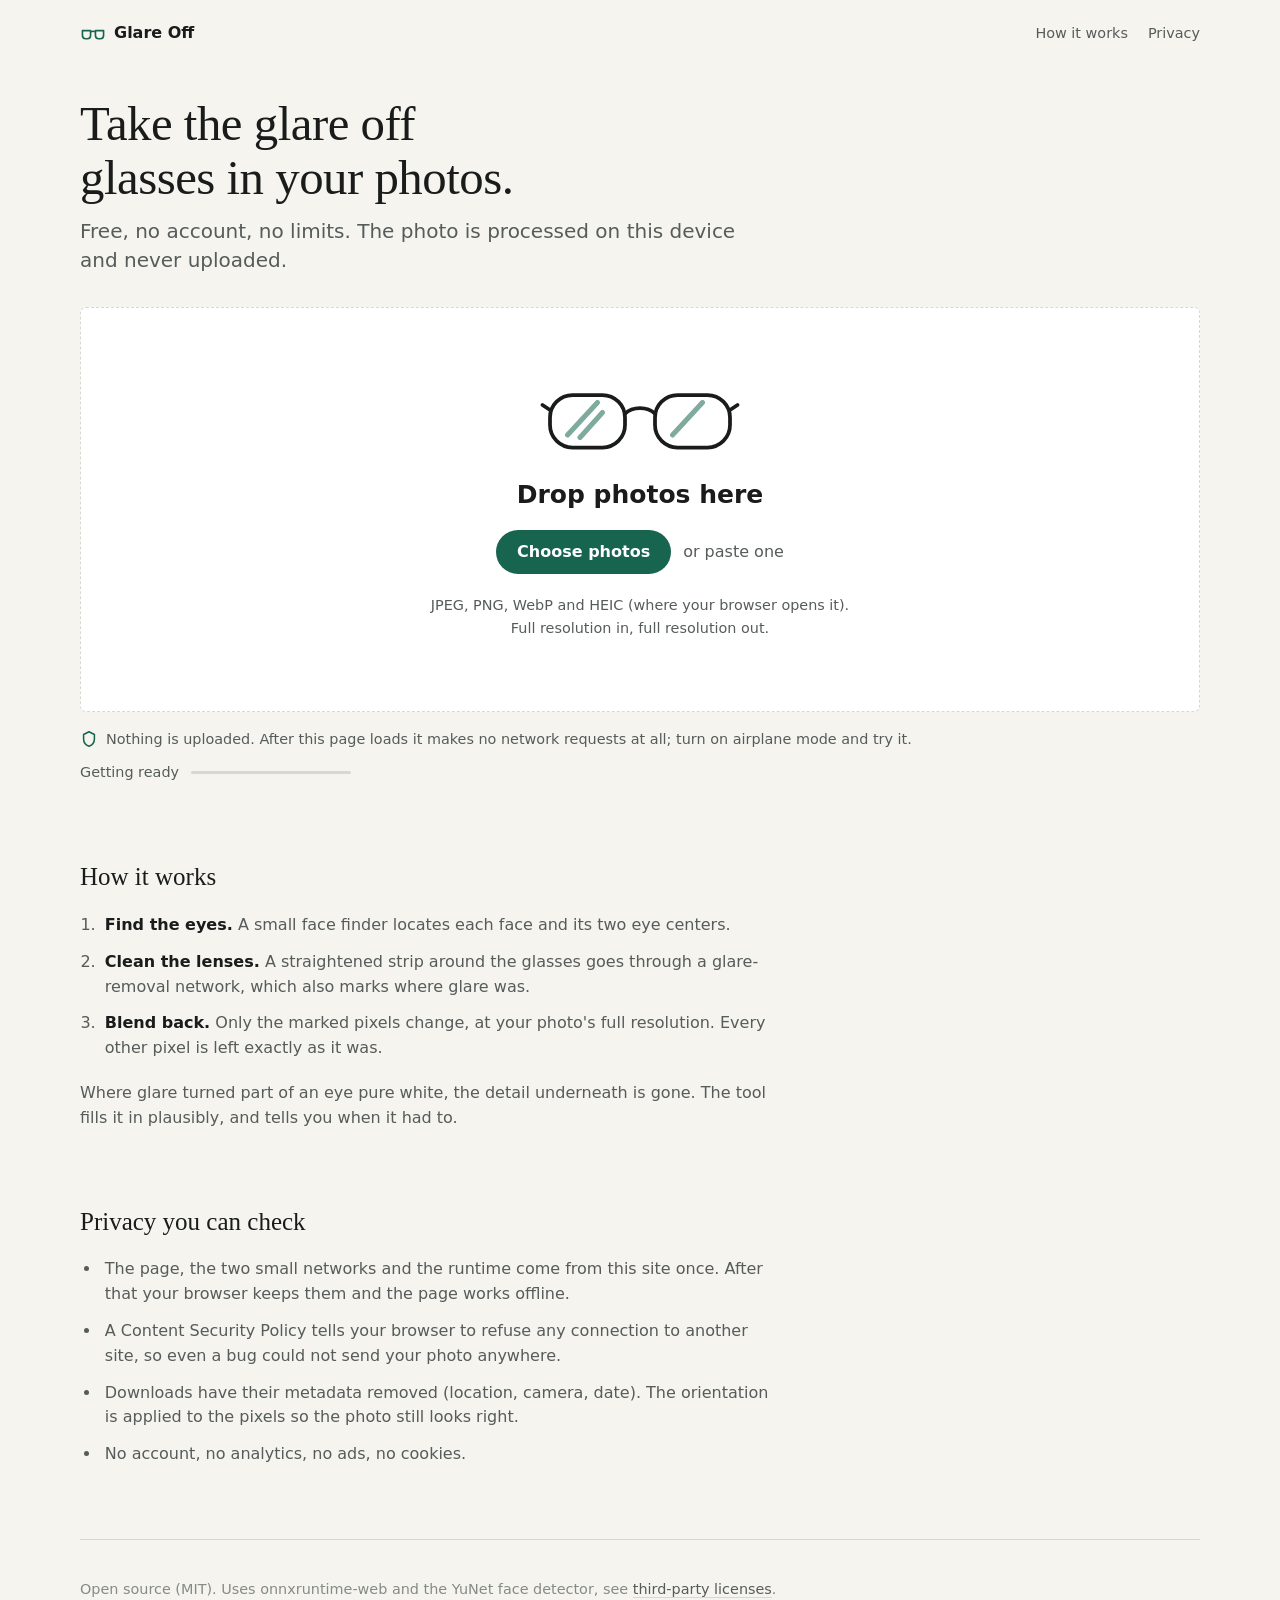
==== app/index.html @ e94d71de "Browser app, glare model + training + ONNX export, procedural glare synthesis (round 1)" ====
<!doctype html>
<html lang="en">
<head>
<meta charset="utf-8">
<meta name="viewport" content="width=device-width, initial-scale=1, viewport-fit=cover">
<meta name="color-scheme" content="light dark">
<!--
  Content-Security-Policy: deny by default, allow only this page's own origin.
  This is the technical guarantee behind "your photo never leaves this device": any code
  that tried to contact another origin would be blocked by the browser.
  - script-src 'self' 'wasm-unsafe-eval': our ES modules, the vendored onnxruntime-web
    modules, and compiling its WebAssembly.
  - worker-src 'self' blob:: the processing worker starts from a blob: bootstrap so this
    policy also governs it (js/pipeline/worker_client.js); onnxruntime's thread workers are 'self'.
  - connect-src 'self': fetch() of our own models and WASM. Nothing else, ever.
  - img-src 'self' blob: data:: our icons, and blob: URLs of the user's own photos.
  - manifest-src 'self': default-src 'none' would otherwise block the install manifest.
-->
<meta http-equiv="Content-Security-Policy" content="default-src 'none'; script-src 'self' 'wasm-unsafe-eval'; worker-src 'self' blob:; connect-src 'self'; img-src 'self' blob: data:; style-src 'self'; font-src 'self'; manifest-src 'self'; base-uri 'none'; form-action 'none'; object-src 'none'">
<meta name="referrer" content="no-referrer">
<title>Glare Off: remove glare from glasses in photos, privately</title>
<meta name="description" content="Remove reflections and glare from eyeglass lenses in your photos. Free and open source. Runs entirely in your browser; your photo is never uploaded.">
<meta name="theme-color" content="#f5f4ef" media="(prefers-color-scheme: light)">
<meta name="theme-color" content="#121514" media="(prefers-color-scheme: dark)">
<link rel="icon" href="icons/favicon.svg" type="image/svg+xml">
<link rel="icon" href="icons/favicon-32.png" type="image/png" sizes="32x32">
<link rel="apple-touch-icon" href="icons/apple-touch-icon.png">
<link rel="manifest" href="manifest.webmanifest">
<meta property="og:type" content="website">
<meta property="og:title" content="Glare Off">
<meta property="og:description" content="Remove glare from glasses in photos. Free, open source, and nothing is uploaded.">
<meta property="og:image" content="icons/preview.png">
<meta name="twitter:card" content="summary_large_image">
<link rel="stylesheet" href="styles/tokens.css">
<link rel="stylesheet" href="styles/page.css">
<link rel="stylesheet" href="styles/results.css">
<script type="module" src="js/main.js"></script>
</head>
<body>
<a class="skip-link" href="#drop-zone-button">Skip to choosing a photo</a>

<header class="site-header">
  <p class="wordmark"><svg class="wordmark-mark" viewBox="0 0 32 32" aria-hidden="true"><use href="#glasses-glyph"></use></svg><span id="app-name">Glare Off</span></p>
  <nav class="site-nav" aria-label="About">
    <a href="#how-it-works">How it works</a>
    <a href="#privacy">Privacy</a>
  </nav>
</header>

<main id="main">
  <section class="intake" id="intake" data-state="empty" aria-labelledby="intake-heading">
    <h1 class="intake-heading" id="intake-heading">Take the glare off glasses in your photos.</h1>
    <p class="intake-lede">Free, no account, no limits. The photo is processed on this device and never uploaded.</p>

    <div class="drop-zone" id="drop-zone">
      <svg class="drop-zone-glasses" viewBox="0 0 160 64" aria-hidden="true">
        <g class="glasses-frame">
          <rect x="8" y="12" width="60" height="42" rx="18"></rect>
          <rect x="92" y="12" width="60" height="42" rx="18"></rect>
          <path d="M68 27c6-6 18-6 24 0"></path>
          <path d="M8 24L2 20M152 24l6-4"></path>
        </g>
        <g class="glasses-glare">
          <path d="M22 44L46 18"></path>
          <path d="M32 46L50 26"></path>
          <path d="M106 44L130 18"></path>
        </g>
      </svg>
      <p class="drop-zone-title" id="drop-zone-title">Drop photos here</p>
      <p class="drop-zone-detail">
        <button type="button" class="button button-primary" id="drop-zone-button">Choose photos</button>
        <span class="drop-zone-or">or paste one</span>
      </p>
      <p class="drop-zone-formats">JPEG, PNG, WebP and HEIC (where your browser opens it). Full resolution in, full resolution out.</p>
      <!-- Slot for "Try a sample photo" once licensed samples exist; see app/CLAUDE.md. -->
      <div class="sample-slot" id="sample-slot" hidden></div>
      <input type="file" id="file-input" accept="image/*,.heic,.heif" multiple hidden>
    </div>

    <button type="button" class="add-more" id="add-more-button" hidden>
      <svg viewBox="0 0 20 20" aria-hidden="true"><path d="M10 4v12M4 10h12"></path></svg>
      Add photos <span class="add-more-hint">drop, paste or choose</span>
    </button>

    <p class="privacy-proof" id="privacy-proof">
      <svg viewBox="0 0 20 20" aria-hidden="true"><path d="M10 2l6 3v5c0 4-3 7-6 8-3-1-6-4-6-8V5z"></path></svg>
      <span>Nothing is uploaded. After this page loads it makes no network requests at all; turn on airplane mode and try it.</span>
    </p>

    <div class="engine-status" id="engine-status" role="status" aria-live="polite" data-tone="loading">
      <span class="engine-status-text" id="engine-status-text">Getting ready</span>
      <span class="engine-status-bar" aria-hidden="true"><span class="engine-status-fill" id="engine-status-fill"></span></span>
      <button type="button" class="button button-quiet" id="engine-retry-button" hidden>Try again</button>
    </div>
  </section>

  <section class="results" id="results" aria-label="Your photos" hidden>
    <div class="results-toolbar">
      <h2 class="results-heading" id="results-heading">Your photos</h2>
      <button type="button" class="button button-quiet" id="download-all-button" hidden>Download all</button>
    </div>
    <ol class="result-list" id="result-list"></ol>
  </section>

  <section class="explainer" id="how-it-works" aria-labelledby="how-heading">
    <h2 id="how-heading">How it works</h2>
    <ol class="steps">
      <li><strong>Find the eyes.</strong> A small face finder locates each face and its two eye centers.</li>
      <li><strong>Clean the lenses.</strong> A straightened strip around the glasses goes through a glare-removal network, which also marks where glare was.</li>
      <li><strong>Blend back.</strong> Only the marked pixels change, at your photo's full resolution. Every other pixel is left exactly as it was.</li>
    </ol>
    <p class="limit-note">Where glare turned part of an eye pure white, the detail underneath is gone. The tool fills it in plausibly, and tells you when it had to.</p>
  </section>

  <section class="explainer" id="privacy" aria-labelledby="privacy-heading">
    <h2 id="privacy-heading">Privacy you can check</h2>
    <ul class="facts">
      <li>The page, the two small networks and the runtime come from this site once. After that your browser keeps them and the page works offline.</li>
      <li>A Content Security Policy tells your browser to refuse any connection to another site, so even a bug could not send your photo anywhere.</li>
      <li>Downloads have their metadata removed (location, camera, date). The orientation is applied to the pixels so the photo still looks right.</li>
      <li>No account, no analytics, no ads, no cookies.</li>
    </ul>
  </section>
</main>

<footer class="site-footer">
  <p>Open source (MIT). Uses onnxruntime-web and the YuNet face detector, see <a href="THIRD_PARTY.md">third-party licenses</a>.</p>
</footer>

<div class="drag-overlay" id="drag-overlay" hidden><p>Drop to remove the glare</p></div>

<svg width="0" height="0" class="svg-defs" aria-hidden="true">
  <symbol id="glasses-glyph" viewBox="0 0 32 32"><path d="M3 13h10v6a4 4 0 01-4 4H7a4 4 0 01-4-4zM19 13h10v6a4 4 0 01-4 4h-2a4 4 0 01-4-4zM13 15c2-1.5 4-1.5 6 0" fill="none" stroke="currentColor" stroke-width="2" stroke-linejoin="round"></path></symbol>
</svg>

<template id="result-template">
  <li class="result" data-state="queued">
    <div class="result-head">
      <h3 class="result-name"></h3>
      <p class="result-meta"></p>
      <button type="button" class="button button-primary result-download" disabled>Download</button>
    </div>
    <div class="result-body">
      <div class="compare" data-ready="false">
        <canvas class="compare-before" aria-hidden="true"></canvas>
        <canvas class="compare-after" aria-hidden="true"></canvas>
        <span class="compare-label compare-label-before" aria-hidden="true">Before</span>
        <span class="compare-label compare-label-after" aria-hidden="true">After</span>
        <span class="compare-divider" aria-hidden="true"><span class="compare-lens"></span></span>
        <input class="compare-range" type="range" min="0" max="100" step="0.5" value="50" aria-label="Before and after: drag to compare">
        <p class="compare-working"><span class="compare-working-text">Waiting</span></p>
      </div>
      <div class="result-controls" hidden>
        <fieldset class="view-picker">
          <legend>Show</legend>
          <div class="view-options"></div>
        </fieldset>
        <label class="strength">
          <span class="strength-label">Strength <output class="strength-value">100%</output></span>
          <input class="strength-range" type="range" min="0" max="100" step="1" value="100">
        </label>
        <ul class="face-list"></ul>
      </div>
    </div>
    <p class="result-message" hidden></p>
  </li>
</template>
</body>
</html>
---- app/styles/tokens.css ----
/*
  Design tokens: the only place a color value appears. Light and dark are designed
  separately (app/CLAUDE.md, "Design direction").
  Accent = the green of an anti-reflective lens coating; it marks the one primary action,
  focus, progress and the compare lens. Nothing else is colored.
*/
:root {
  color-scheme: light dark;
  --bg: #f5f4ef;
  --surface: #ffffff;
  --surface-sunken: #ebeae3;
  --ink: #191c1b;
  --ink-soft: #565c59;
  --ink-faint: #858b87;
  --rule: #d8d8cf;
  --accent: #17654f;
  --accent-soft: #d9ebe3;
  --on-accent: #ffffff;
  --warn: #8a5300;
  --warn-soft: #f6ead6;
  --bad: #a3271d;
  --photo-matte: #e2e1d9;
  --scrim: rgb(25 28 27 / 0.72);

  --font-body: -apple-system, BlinkMacSystemFont, system-ui, "Segoe UI", Roboto, "Helvetica Neue", sans-serif;
  --font-display: ui-serif, "New York", "Iowan Old Style", Charter, Georgia, serif;
  --font-mono: ui-monospace, "SF Mono", Menlo, Consolas, monospace;

  /* Modular scale, ratio 1.25 from 16px. */
  --t-xs: 0.8rem;
  --t-sm: 0.9rem;
  --t-md: 1rem;
  --t-lg: 1.25rem;
  --t-xl: 1.5625rem;
  --t-xxl: clamp(1.95rem, 1.2rem + 3vw, 3.05rem);

  --s1: 4px;
  --s2: 8px;
  --s3: 12px;
  --s4: 16px;
  --s5: 20px;
  --s6: 24px;
  --s7: 32px;
  --s8: 48px;
  --s9: 72px;

  --radius-photo: 6px;
  --radius-control: 999px;
  --page-width: 1120px;
  --fast: 150ms;
}

@media (prefers-color-scheme: dark) {
  :root {
    --bg: #121514;
    --surface: #1b1f1d;
    --surface-sunken: #0d0f0e;
    --ink: #e9ece9;
    --ink-soft: #a6ada9;
    --ink-faint: #737a76;
    --rule: #2c312f;
    --accent: #6cc9a9;
    --accent-soft: #1d3a31;
    --on-accent: #0b1310;
    --warn: #e6ae5c;
    --warn-soft: #3a2c16;
    --bad: #f0897f;
    --photo-matte: #0d0f0e;
    --scrim: rgb(5 7 6 / 0.78);
  }
}
---- app/styles/page.css ----
/* Page chrome: header, intake (drop zone, privacy line, engine status), explainers, footer. */

*,
*::before,
*::after {
  box-sizing: border-box;
}

[hidden] {
  display: none !important;
}

html {
  -webkit-text-size-adjust: 100%;
}

body {
  margin: 0;
  background: var(--bg);
  color: var(--ink);
  font-family: var(--font-body);
  font-size: var(--t-md);
  line-height: 1.55;
}

a {
  color: var(--ink);
  text-decoration-color: var(--rule);
  text-underline-offset: 3px;
}

a:hover {
  text-decoration-color: var(--ink-soft);
}

:focus-visible {
  outline: 2px solid var(--accent);
  outline-offset: 3px;
}

.skip-link {
  position: absolute;
  left: var(--s4);
  top: -48px;
  padding: var(--s2) var(--s3);
  background: var(--surface);
  z-index: 10;
}

.skip-link:focus {
  top: var(--s3);
}

.svg-defs {
  position: absolute;
}

/* Header: deliberately small; the drop target and the photo are the payload. */
.site-header,
main,
.site-footer {
  width: min(100% - 2 * var(--s5), var(--page-width));
  margin-inline: auto;
}

.site-header {
  display: flex;
  align-items: center;
  justify-content: space-between;
  gap: var(--s4);
  padding-block: var(--s5);
}

.wordmark {
  display: flex;
  align-items: center;
  gap: var(--s2);
  margin: 0;
  font-weight: 600;
  font-size: var(--t-md);
}

.wordmark-mark {
  width: 26px;
  height: 26px;
  color: var(--accent);
}

.site-nav {
  display: flex;
  gap: var(--s5);
  font-size: var(--t-sm);
}

.site-nav a {
  color: var(--ink-soft);
  text-decoration: none;
}

.site-nav a:hover {
  color: var(--ink);
}

/* Intake. */
.intake {
  padding-top: var(--s7);
}

.intake-heading {
  max-width: 18ch;
  margin: 0 0 var(--s3);
  font-family: var(--font-display);
  font-weight: 500;
  font-size: var(--t-xxl);
  line-height: 1.1;
  letter-spacing: -0.01em;
  text-wrap: balance;
}

.intake-lede {
  max-width: 52ch;
  margin: 0 0 var(--s7);
  color: var(--ink-soft);
  font-size: var(--t-lg);
  line-height: 1.45;
}

.drop-zone {
  display: grid;
  justify-items: center;
  gap: var(--s3);
  padding: clamp(var(--s7), 7vw, var(--s9)) var(--s5);
  background: var(--surface);
  border: 1.5px dashed var(--rule);
  border-radius: var(--radius-photo);
  text-align: center;
  cursor: pointer;
  transition: border-color var(--fast) ease, background-color var(--fast) ease;
}

.drop-zone:hover,
.drop-zone[data-drag="over"] {
  border-color: var(--accent);
}

.drop-zone-glasses {
  width: min(200px, 52vw);
  height: auto;
  margin-bottom: var(--s2);
}

.glasses-frame {
  fill: none;
  stroke: var(--ink);
  stroke-width: 3;
  stroke-linecap: round;
  stroke-linejoin: round;
}

.glasses-glare {
  fill: none;
  stroke: var(--accent);
  stroke-width: 4;
  stroke-linecap: round;
  opacity: 0.55;
}

.drop-zone-title {
  margin: 0;
  font-size: var(--t-xl);
  font-weight: 600;
  line-height: 1.2;
}

.drop-zone-detail {
  display: flex;
  flex-wrap: wrap;
  align-items: center;
  justify-content: center;
  gap: var(--s3);
  margin: var(--s2) 0 0;
}

.drop-zone-or {
  color: var(--ink-soft);
}

.drop-zone-formats {
  max-width: 46ch;
  margin: var(--s2) 0 0;
  color: var(--ink-soft);
  font-size: var(--t-sm);
}

/* Collapsed intake once photos are in: a slim bar, so the results become the payload. */
.intake[data-state="has-photos"] .intake-heading,
.intake[data-state="has-photos"] .intake-lede,
.intake[data-state="has-photos"] .drop-zone {
  display: none;
}

.intake[data-state="has-photos"] {
  padding-top: var(--s2);
}

/* With photos in, the status line only speaks up while loading or on error. */
.intake[data-state="has-photos"] .engine-status[data-tone="ready"] {
  display: none;
}

.intake[data-state="has-photos"] .add-more {
  padding-block: var(--s3);
}

.add-more {
  display: flex;
  align-items: center;
  gap: var(--s2);
  width: 100%;
  padding: var(--s4) var(--s5);
  background: var(--surface);
  border: 1.5px dashed var(--rule);
  border-radius: var(--radius-photo);
  color: var(--ink);
  font: inherit;
  font-weight: 600;
  text-align: left;
  cursor: pointer;
  transition: border-color var(--fast) ease;
}

.add-more:hover,
.add-more[data-drag="over"] {
  border-color: var(--accent);
}

.add-more svg {
  width: 20px;
  height: 20px;
  fill: none;
  stroke: var(--accent);
  stroke-width: 2;
  stroke-linecap: round;
}

.add-more-hint {
  color: var(--ink-soft);
  font-weight: 400;
}

.privacy-proof {
  display: flex;
  align-items: flex-start;
  gap: var(--s2);
  margin: var(--s4) 0 0;
  color: var(--ink-soft);
  font-size: var(--t-sm);
}

.privacy-proof svg {
  flex: none;
  width: 18px;
  height: 18px;
  margin-top: 2px;
  fill: none;
  stroke: var(--accent);
  stroke-width: 1.7;
  stroke-linejoin: round;
}

/* Engine status: one quiet line; a determinate bar while the runtime and networks download. */
.engine-status {
  display: flex;
  flex-wrap: wrap;
  align-items: center;
  gap: var(--s2) var(--s3);
  min-height: 28px;
  margin-top: var(--s2);
  color: var(--ink-soft);
  font-size: var(--t-sm);
  font-variant-numeric: tabular-nums;
}

.engine-status-bar {
  position: relative;
  flex: 0 1 160px;
  height: 3px;
  overflow: hidden;
  background: var(--rule);
  border-radius: 2px;
}

.engine-status-fill {
  position: absolute;
  inset: 0 auto 0 0;
  width: 0%;
  background: var(--accent);
  transition: width var(--fast) linear;
}

.engine-status[data-tone="ready"] .engine-status-bar,
.engine-status[data-tone="error"] .engine-status-bar {
  display: none;
}

.engine-status[data-tone="error"] .engine-status-text {
  color: var(--bad);
}

.engine-status[data-tone="ready"] {
  opacity: 0.85;
}

/* Buttons. */
.button {
  display: inline-flex;
  align-items: center;
  justify-content: center;
  gap: var(--s2);
  min-height: 44px;
  padding: 0 var(--s5);
  border: 1.5px solid transparent;
  border-radius: var(--radius-control);
  font: inherit;
  font-weight: 600;
  cursor: pointer;
  transition: background-color var(--fast) ease, border-color var(--fast) ease, color var(--fast) ease;
}

.button-primary {
  background: var(--accent);
  color: var(--on-accent);
}

.button-primary:hover {
  background: color-mix(in srgb, var(--accent) 86%, var(--ink));
}

.button-primary:disabled {
  background: var(--surface-sunken);
  color: var(--ink-faint);
  cursor: default;
}

.button-quiet {
  background: transparent;
  border-color: var(--rule);
  color: var(--ink);
}

.button-quiet:hover {
  border-color: var(--ink-soft);
}

/* Explainers and footer. */
.explainer {
  max-width: 68ch;
  margin-top: var(--s9);
}

.explainer h2 {
  margin: 0 0 var(--s4);
  font-family: var(--font-display);
  font-weight: 500;
  font-size: var(--t-xl);
}

.steps,
.facts {
  margin: 0;
  padding-left: 1.3em;
  color: var(--ink-soft);
}

.steps li,
.facts li {
  margin-bottom: var(--s3);
  padding-left: var(--s1);
}

.steps strong {
  color: var(--ink);
}

.limit-note {
  margin: var(--s5) 0 0;
  color: var(--ink-soft);
}

.site-footer {
  margin-top: var(--s9);
  padding-block: var(--s6) var(--s8);
  border-top: 1px solid var(--rule);
  color: var(--ink-faint);
  font-size: var(--t-sm);
}

.site-footer a {
  color: var(--ink-soft);
}

.drag-overlay {
  position: fixed;
  inset: 0;
  z-index: 20;
  display: grid;
  place-items: center;
  background: var(--scrim);
  color: #ffffff;
  font-size: var(--t-xl);
  font-weight: 600;
  pointer-events: none;
}

.drag-overlay[hidden] {
  display: none;
}

@media (max-width: 560px) {
  .site-nav {
    gap: var(--s4);
  }

  .intake {
    padding-top: var(--s4);
  }

  .intake-lede {
    font-size: var(--t-md);
    margin-bottom: var(--s5);
  }

  .add-more-hint {
    display: none;
  }

  /* The photo is the payload on a phone; the Privacy section below still says this in full. */
  .intake[data-state="has-photos"] .privacy-proof {
    display: none;
  }
}

@media (prefers-reduced-motion: reduce) {
  *,
  *::before,
  *::after {
    transition-duration: 0.01ms !important;
    animation-duration: 0.01ms !important;
  }
}
---- app/styles/results.css ----
/* Results: one entry per photo. The compare view is the largest element; controls sit beside it
   on wide screens and below it on phones. */

.results {
  margin-top: var(--s7);
}

.results-toolbar {
  display: flex;
  align-items: center;
  justify-content: space-between;
  gap: var(--s4);
  margin-bottom: var(--s4);
}

.results-heading {
  margin: 0;
  font-size: var(--t-md);
  font-weight: 600;
  color: var(--ink-soft);
}

.result-list {
  display: grid;
  gap: var(--s8);
  margin: 0;
  padding: 0;
  list-style: none;
}

.result-head {
  display: grid;
  grid-template-columns: minmax(0, 1fr) auto;
  grid-template-areas:
    "name download"
    "meta download";
  align-items: center;
  column-gap: var(--s4);
  margin-bottom: var(--s3);
}

.result-name {
  grid-area: name;
  margin: 0;
  overflow: hidden;
  font-size: var(--t-lg);
  font-weight: 600;
  line-height: 1.3;
  text-overflow: ellipsis;
  white-space: nowrap;
}

.result-meta {
  grid-area: meta;
  margin: 0;
  color: var(--ink-soft);
  font-size: var(--t-sm);
  font-variant-numeric: tabular-nums;
}

.result-download {
  grid-area: download;
}

.result-body {
  display: grid;
  grid-template-columns: minmax(0, 1fr) 272px;
  gap: var(--s6);
  align-items: start;
}

.result[data-state="queued"] .result-body,
.result[data-state="working"] .result-body,
.result[data-state="no-face"] .result-body,
.result[data-state="error"] .result-body {
  grid-template-columns: minmax(0, 1fr);
}

/* Compare view. Before is the full canvas; After sits on top, clipped to the right of the lens. */
.compare {
  --split: 50%;
  position: relative;
  overflow: hidden;
  background: var(--photo-matte);
  border-radius: var(--radius-photo);
  /* Keep the photo's own aspect at any width, and never taller than the window allows. */
  aspect-ratio: var(--photo-aspect, 4 / 3);
  width: min(100%, calc(var(--compare-max-height) * var(--photo-aspect-number, 1.333)));
  --compare-max-height: 78vh;
  touch-action: pan-y;
}

.compare canvas {
  position: absolute;
  inset: 0;
  width: 100%;
  height: 100%;
}

.compare-after {
  clip-path: inset(0 0 0 var(--split));
}

.compare[data-ready="false"] .compare-after,
.compare[data-ready="false"] .compare-divider,
.compare[data-ready="false"] .compare-label,
.compare[data-ready="false"] .compare-range {
  display: none;
}

.compare-label {
  position: absolute;
  top: var(--s3);
  padding: 2px var(--s2);
  background: var(--scrim);
  border-radius: 3px;
  color: #ffffff;
  font-size: var(--t-xs);
  font-weight: 600;
  pointer-events: none;
}

.compare-label-before {
  left: var(--s3);
}

.compare-label-after {
  right: var(--s3);
}

.compare-divider {
  position: absolute;
  top: 0;
  bottom: 0;
  left: var(--split);
  width: 2px;
  margin-left: -1px;
  background: #ffffff;
  box-shadow: 0 0 0 0.5px rgb(0 0 0 / 0.35);
  pointer-events: none;
}

/* The signature: the handle is a lens you slide across the photo. */
.compare-lens {
  position: absolute;
  top: 50%;
  left: 50%;
  width: 46px;
  height: 46px;
  margin: -23px 0 0 -23px;
  border: 2px solid #ffffff;
  border-radius: 50%;
  background:
    linear-gradient(135deg, rgb(255 255 255 / 0.5) 0 18%, transparent 18% 100%),
    radial-gradient(circle at 50% 50%, rgb(255 255 255 / 0.08), rgb(255 255 255 / 0.02));
  box-shadow: 0 0 0 3px color-mix(in srgb, var(--accent) 75%, transparent), 0 2px 10px rgb(0 0 0 / 0.35);
}

.compare-range {
  position: absolute;
  inset: 0;
  width: 100%;
  height: 100%;
  margin: 0;
  opacity: 0;
  cursor: ew-resize;
}

.compare:has(.compare-range:focus-visible) .compare-lens {
  box-shadow: 0 0 0 3px var(--accent), 0 0 0 6px #ffffff;
}

.compare-working {
  position: absolute;
  inset: auto var(--s3) var(--s3) var(--s3);
  display: flex;
  justify-content: center;
  margin: 0;
  pointer-events: none;
}

.compare-working-text {
  padding: var(--s1) var(--s3);
  background: var(--scrim);
  border-radius: var(--radius-control);
  color: #ffffff;
  font-size: var(--t-sm);
}

.compare[data-ready="true"] .compare-working {
  display: none;
}

.result[data-state="working"] .compare::after {
  content: "";
  position: absolute;
  inset: 0 auto 0 0;
  width: 30%;
  background: linear-gradient(90deg, transparent, rgb(255 255 255 / 0.18), transparent);
  animation: scan 1.6s ease-in-out infinite;
  pointer-events: none;
}

@keyframes scan {
  from {
    transform: translateX(-100%);
  }
  to {
    transform: translateX(340%);
  }
}

/* Controls column. */
.result-controls {
  display: grid;
  gap: var(--s5);
  font-size: var(--t-sm);
}

.view-picker {
  margin: 0;
  padding: 0;
  border: 0;
}

.view-picker legend {
  margin-bottom: var(--s2);
  padding: 0;
  color: var(--ink-soft);
}

.view-options {
  display: flex;
  flex-wrap: wrap;
  gap: var(--s2);
}

.view-option {
  position: relative;
}

.view-option input {
  position: absolute;
  opacity: 0;
}

.view-option span {
  display: inline-flex;
  align-items: center;
  min-height: 36px;
  padding: 0 var(--s3);
  border: 1.5px solid var(--rule);
  border-radius: var(--radius-control);
  cursor: pointer;
  transition: border-color var(--fast) ease;
}

.view-option input:checked + span {
  border-color: var(--accent);
  background: var(--accent-soft);
  font-weight: 600;
}

.view-option input:focus-visible + span {
  outline: 2px solid var(--accent);
  outline-offset: 2px;
}

.strength {
  display: grid;
  gap: var(--s2);
}

.strength-label {
  display: flex;
  justify-content: space-between;
  color: var(--ink-soft);
}

.strength-value {
  color: var(--ink);
  font-variant-numeric: tabular-nums;
}

input[type="range"].strength-range {
  width: 100%;
  min-height: 32px;
  accent-color: var(--accent);
}

.face-list {
  display: grid;
  gap: var(--s3);
  margin: 0;
  padding: 0;
  list-style: none;
}

.face-item {
  display: grid;
  gap: var(--s1);
  padding-top: var(--s3);
  border-top: 1px solid var(--rule);
}

.face-item-row {
  display: flex;
  align-items: center;
  justify-content: space-between;
  gap: var(--s3);
}

.face-item-title {
  font-weight: 600;
}

.face-item-status {
  color: var(--ink-soft);
}

.face-toggle {
  display: inline-flex;
  align-items: center;
  gap: var(--s2);
  min-height: 32px;
  cursor: pointer;
}

.face-toggle input {
  width: 18px;
  height: 18px;
  accent-color: var(--accent);
}

.face-note {
  margin: var(--s1) 0 0;
  padding: var(--s2) var(--s3);
  background: var(--warn-soft);
  border-radius: 4px;
  color: var(--ink);
}

.result-message {
  margin: var(--s3) 0 0;
  color: var(--ink-soft);
}

.result[data-state="error"] .result-message {
  color: var(--bad);
}

@media (max-width: 860px) {
  .result-body {
    grid-template-columns: minmax(0, 1fr);
  }
}

@media (max-width: 560px) {
  .result-list {
    gap: var(--s7);
  }

  .result-head {
    grid-template-areas:
      "name name"
      "meta download";
  }

  .compare {
    --compare-max-height: 70vh;
  }
}

@media (prefers-reduced-motion: reduce) {
  .result[data-state="working"] .compare::after {
    display: none;
  }
}
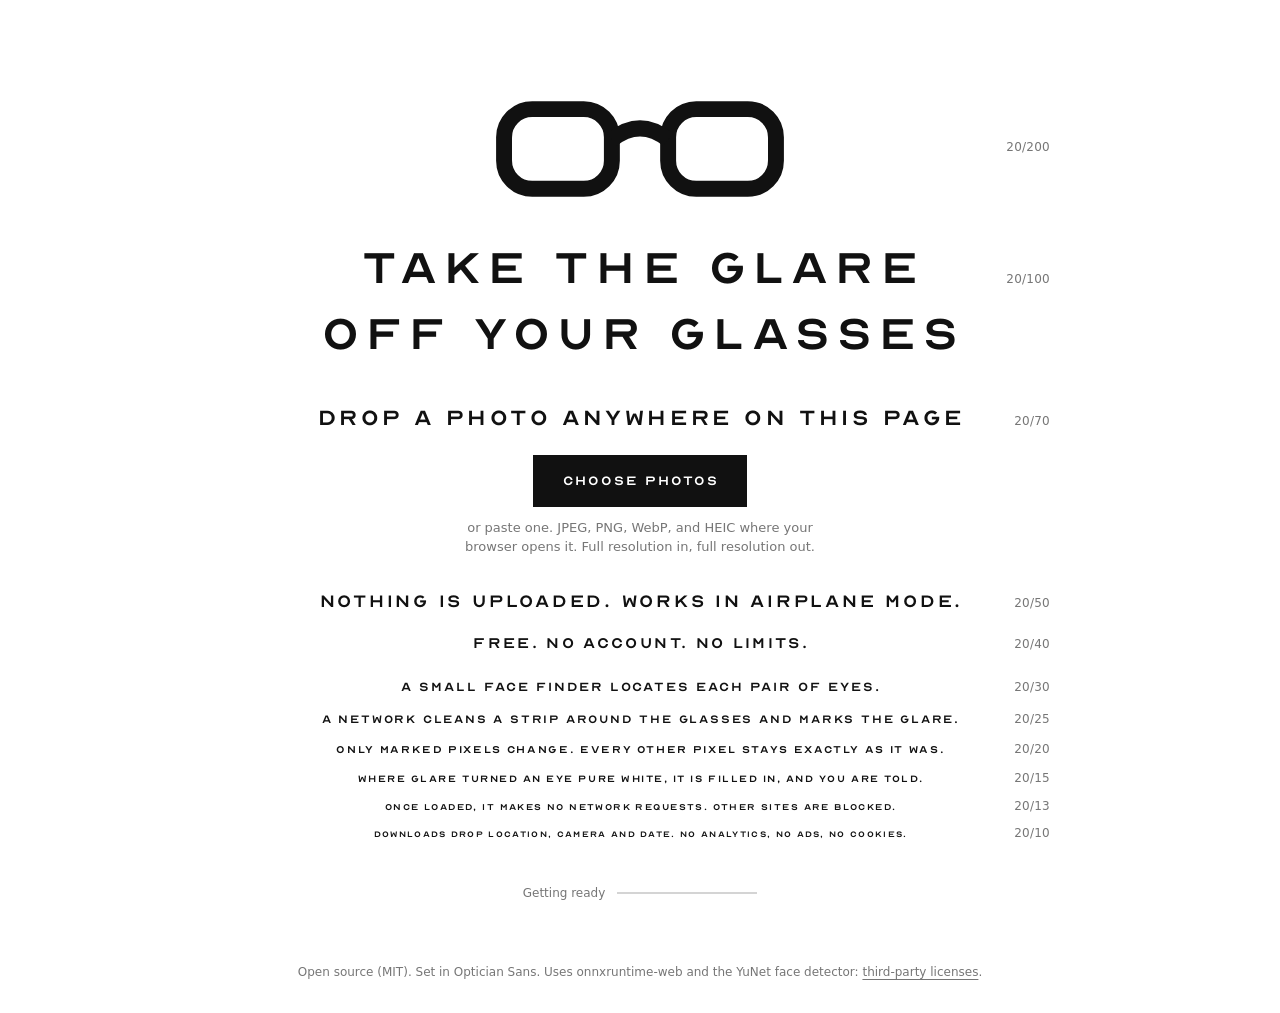
==== commit 38e8affd: "Redesign: the page is an eye chart (Optician Sans, black and white, duochrome before/after labels, w" ====
--- a/app/index.html
+++ b/app/index.html
@@ -20,8 +20,8 @@
 <meta name="referrer" content="no-referrer">
 <title>Glare Off: remove glare from glasses in photos, privately</title>
 <meta name="description" content="Remove reflections and glare from eyeglass lenses in your photos. Free and open source. Runs entirely in your browser; your photo is never uploaded.">
-<meta name="theme-color" content="#f5f4ef" media="(prefers-color-scheme: light)">
-<meta name="theme-color" content="#121514" media="(prefers-color-scheme: dark)">
+<meta name="theme-color" content="#ffffff" media="(prefers-color-scheme: light)">
+<meta name="theme-color" content="#000000" media="(prefers-color-scheme: dark)">
 <link rel="icon" href="icons/favicon.svg" type="image/svg+xml">
 <link rel="icon" href="icons/favicon-32.png" type="image/png" sizes="32x32">
 <link rel="apple-touch-icon" href="icons/apple-touch-icon.png">
@@ -31,6 +31,7 @@
 <meta property="og:description" content="Remove glare from glasses in photos. Free, open source, and nothing is uploaded.">
 <meta property="og:image" content="icons/preview.png">
 <meta name="twitter:card" content="summary_large_image">
+<link rel="preload" href="fonts/OpticianSans-Regular.woff2" as="font" type="font/woff2" crossorigin>
 <link rel="stylesheet" href="styles/tokens.css">
 <link rel="stylesheet" href="styles/page.css">
 <link rel="stylesheet" href="styles/results.css">
@@ -39,98 +40,80 @@
 <body>
 <a class="skip-link" href="#drop-zone-button">Skip to choosing a photo</a>
 
-<header class="site-header">
-  <p class="wordmark"><svg class="wordmark-mark" viewBox="0 0 32 32" aria-hidden="true"><use href="#glasses-glyph"></use></svg><span id="app-name">Glare Off</span></p>
-  <nav class="site-nav" aria-label="About">
-    <a href="#how-it-works">How it works</a>
-    <a href="#privacy">Privacy</a>
-  </nav>
-</header>
-
 <main id="main">
-  <section class="intake" id="intake" data-state="empty" aria-labelledby="intake-heading">
-    <h1 class="intake-heading" id="intake-heading">Take the glare off glasses in your photos.</h1>
-    <p class="intake-lede">Free, no account, no limits. The photo is processed on this device and never uploaded.</p>
-
-    <div class="drop-zone" id="drop-zone">
-      <svg class="drop-zone-glasses" viewBox="0 0 160 64" aria-hidden="true">
-        <g class="glasses-frame">
-          <rect x="8" y="12" width="60" height="42" rx="18"></rect>
-          <rect x="92" y="12" width="60" height="42" rx="18"></rect>
-          <path d="M68 27c6-6 18-6 24 0"></path>
-          <path d="M8 24L2 20M152 24l6-4"></path>
-        </g>
-        <g class="glasses-glare">
-          <path d="M22 44L46 18"></path>
-          <path d="M32 46L50 26"></path>
-          <path d="M106 44L130 18"></path>
-        </g>
-      </svg>
-      <p class="drop-zone-title" id="drop-zone-title">Drop photos here</p>
-      <p class="drop-zone-detail">
-        <button type="button" class="button button-primary" id="drop-zone-button">Choose photos</button>
-        <span class="drop-zone-or">or paste one</span>
-      </p>
-      <p class="drop-zone-formats">JPEG, PNG, WebP and HEIC (where your browser opens it). Full resolution in, full resolution out.</p>
-      <!-- Slot for "Try a sample photo" once licensed samples exist; see app/CLAUDE.md. -->
-      <div class="sample-slot" id="sample-slot" hidden></div>
-      <input type="file" id="file-input" accept="image/*,.heic,.heif" multiple hidden>
+  <!--
+    The page is an eye chart: rows shrink as you read down, each with its acuity label at the
+    right margin (decorative, aria-hidden). With photos in (data-state="has-photos") the chart
+    collapses to the header row and the results become the payload. See app/CLAUDE.md, "Design".
+  -->
+  <section class="chart" id="intake" data-state="empty" aria-labelledby="intake-heading">
+    <div class="chart-header">
+      <p class="chart-brand"><svg class="chart-brand-glyph" viewBox="0 0 64 28" aria-hidden="true"><use href="#glasses-glyph"></use></svg><span id="app-name">Glare Off</span></p>
+      <button type="button" class="text-action" id="add-more-button" hidden>Add photos</button>
+      <button type="button" class="text-action" id="download-all-button" hidden>Download all</button>
     </div>
 
-    <button type="button" class="add-more" id="add-more-button" hidden>
-      <svg viewBox="0 0 20 20" aria-hidden="true"><path d="M10 4v12M4 10h12"></path></svg>
-      Add photos <span class="add-more-hint">drop, paste or choose</span>
-    </button>
-
-    <p class="privacy-proof" id="privacy-proof">
-      <svg viewBox="0 0 20 20" aria-hidden="true"><path d="M10 2l6 3v5c0 4-3 7-6 8-3-1-6-4-6-8V5z"></path></svg>
-      <span>Nothing is uploaded. After this page loads it makes no network requests at all; turn on airplane mode and try it.</span>
-    </p>
+    <div class="chart-rows">
+      <div class="chart-row chart-row-1">
+        <svg class="chart-glasses" viewBox="0 0 64 28" aria-hidden="true"><use href="#glasses-glyph"></use></svg>
+        <span class="acuity" aria-hidden="true">20/200</span>
+      </div>
+      <div class="chart-row chart-row-2">
+        <h1 class="chart-text" id="intake-heading">Take the glare off your glasses</h1>
+        <span class="acuity" aria-hidden="true">20/100</span>
+      </div>
+      <div class="chart-row chart-row-3 drop-zone" id="drop-zone">
+        <div class="chart-cell">
+          <p class="chart-text">Drop a photo anywhere on this page</p>
+          <button type="button" class="chart-button" id="drop-zone-button">Choose photos</button>
+          <p class="sublabel">or paste one. JPEG, PNG, WebP, and HEIC where your browser opens it. Full resolution in, full resolution out.</p>
+          <!-- Slot for "Try a sample photo" once licensed samples exist; see app/CLAUDE.md. -->
+          <div class="sample-slot" id="sample-slot" hidden></div>
+          <input type="file" id="file-input" accept="image/*,.heic,.heif" multiple hidden>
+        </div>
+        <span class="acuity" aria-hidden="true">20/70</span>
+      </div>
+      <div class="chart-row chart-row-4">
+        <p class="chart-text" id="privacy-proof">Nothing is uploaded. Works in airplane mode.</p>
+        <span class="acuity" aria-hidden="true">20/50</span>
+      </div>
+      <div class="chart-row chart-row-5">
+        <p class="chart-text">Free. No account. No limits.</p>
+        <span class="acuity" aria-hidden="true">20/40</span>
+      </div>
+      <h2 class="visually-hidden">How it works, and what stays private</h2>
+      <ol class="chart-facts">
+        <li class="chart-row chart-row-6"><span class="chart-text">A small face finder locates each pair of eyes.</span><span class="acuity" aria-hidden="true">20/30</span></li>
+        <li class="chart-row chart-row-7"><span class="chart-text">A network cleans a strip around the glasses and marks the glare.</span><span class="acuity" aria-hidden="true">20/25</span></li>
+        <li class="chart-row chart-row-8"><span class="chart-text">Only marked pixels change. Every other pixel stays exactly as it was.</span><span class="acuity" aria-hidden="true">20/20</span></li>
+        <li class="chart-row chart-row-9"><span class="chart-text">Where glare turned an eye pure white, it is filled in, and you are told.</span><span class="acuity" aria-hidden="true">20/15</span></li>
+        <li class="chart-row chart-row-10"><span class="chart-text">Once loaded, it makes no network requests. Other sites are blocked.</span><span class="acuity" aria-hidden="true">20/13</span></li>
+        <li class="chart-row chart-row-11"><span class="chart-text">Downloads drop location, camera and date. No analytics, no ads, no cookies.</span><span class="acuity" aria-hidden="true">20/10</span></li>
+      </ol>
+    </div>
 
     <div class="engine-status" id="engine-status" role="status" aria-live="polite" data-tone="loading">
       <span class="engine-status-text" id="engine-status-text">Getting ready</span>
       <span class="engine-status-bar" aria-hidden="true"><span class="engine-status-fill" id="engine-status-fill"></span></span>
-      <button type="button" class="button button-quiet" id="engine-retry-button" hidden>Try again</button>
+      <button type="button" class="text-action" id="engine-retry-button" hidden>Try again</button>
     </div>
   </section>
 
-  <section class="results" id="results" aria-label="Your photos" hidden>
-    <div class="results-toolbar">
-      <h2 class="results-heading" id="results-heading">Your photos</h2>
-      <button type="button" class="button button-quiet" id="download-all-button" hidden>Download all</button>
-    </div>
+  <section class="results" id="results" aria-labelledby="results-heading" hidden>
+    <h2 class="visually-hidden" id="results-heading">Your photos</h2>
     <ol class="result-list" id="result-list"></ol>
-  </section>
-
-  <section class="explainer" id="how-it-works" aria-labelledby="how-heading">
-    <h2 id="how-heading">How it works</h2>
-    <ol class="steps">
-      <li><strong>Find the eyes.</strong> A small face finder locates each face and its two eye centers.</li>
-      <li><strong>Clean the lenses.</strong> A straightened strip around the glasses goes through a glare-removal network, which also marks where glare was.</li>
-      <li><strong>Blend back.</strong> Only the marked pixels change, at your photo's full resolution. Every other pixel is left exactly as it was.</li>
-    </ol>
-    <p class="limit-note">Where glare turned part of an eye pure white, the detail underneath is gone. The tool fills it in plausibly, and tells you when it had to.</p>
-  </section>
-
-  <section class="explainer" id="privacy" aria-labelledby="privacy-heading">
-    <h2 id="privacy-heading">Privacy you can check</h2>
-    <ul class="facts">
-      <li>The page, the two small networks and the runtime come from this site once. After that your browser keeps them and the page works offline.</li>
-      <li>A Content Security Policy tells your browser to refuse any connection to another site, so even a bug could not send your photo anywhere.</li>
-      <li>Downloads have their metadata removed (location, camera, date). The orientation is applied to the pixels so the photo still looks right.</li>
-      <li>No account, no analytics, no ads, no cookies.</li>
-    </ul>
   </section>
 </main>
 
 <footer class="site-footer">
-  <p>Open source (MIT). Uses onnxruntime-web and the YuNet face detector, see <a href="THIRD_PARTY.md">third-party licenses</a>.</p>
+  <p>Open source (MIT). Set in Optician Sans. Uses onnxruntime-web and the YuNet face detector: <a href="THIRD_PARTY.md">third-party licenses</a>.</p>
 </footer>
 
-<div class="drag-overlay" id="drag-overlay" hidden><p>Drop to remove the glare</p></div>
+<div class="drag-overlay" id="drag-overlay" hidden><p>Let go to take the glare off</p></div>
 
 <svg width="0" height="0" class="svg-defs" aria-hidden="true">
-  <symbol id="glasses-glyph" viewBox="0 0 32 32"><path d="M3 13h10v6a4 4 0 01-4 4H7a4 4 0 01-4-4zM19 13h10v6a4 4 0 01-4 4h-2a4 4 0 01-4-4zM13 15c2-1.5 4-1.5 6 0" fill="none" stroke="currentColor" stroke-width="2" stroke-linejoin="round"></path></symbol>
+  <!-- Stroke weight is a fifth of the lens height, like the strokes of an eye-chart letter. -->
+  <symbol id="glasses-glyph" viewBox="0 0 64 28"><g fill="none" stroke="currentColor" stroke-width="3.4" stroke-linejoin="round"><rect x="3" y="6" width="23" height="17" rx="6"></rect><rect x="38" y="6" width="23" height="17" rx="6"></rect><path d="M26 12.5c4-3.2 8-3.2 12 0"></path></g></symbol>
 </svg>
 
 <template id="result-template">
@@ -138,31 +121,29 @@
     <div class="result-head">
       <h3 class="result-name"></h3>
       <p class="result-meta"></p>
-      <button type="button" class="button button-primary result-download" disabled>Download</button>
+      <button type="button" class="chart-button result-download" disabled>Download</button>
     </div>
-    <div class="result-body">
-      <div class="compare" data-ready="false">
-        <canvas class="compare-before" aria-hidden="true"></canvas>
-        <canvas class="compare-after" aria-hidden="true"></canvas>
-        <span class="compare-label compare-label-before" aria-hidden="true">Before</span>
-        <span class="compare-label compare-label-after" aria-hidden="true">After</span>
-        <span class="compare-divider" aria-hidden="true"><span class="compare-lens"></span></span>
-        <input class="compare-range" type="range" min="0" max="100" step="0.5" value="50" aria-label="Before and after: drag to compare">
-        <p class="compare-working"><span class="compare-working-text">Waiting</span></p>
-      </div>
-      <div class="result-controls" hidden>
-        <fieldset class="view-picker">
-          <legend>Show</legend>
-          <div class="view-options"></div>
-        </fieldset>
-        <label class="strength">
-          <span class="strength-label">Strength <output class="strength-value">100%</output></span>
-          <input class="strength-range" type="range" min="0" max="100" step="1" value="100">
-        </label>
-        <ul class="face-list"></ul>
-      </div>
+    <div class="compare" data-ready="false">
+      <canvas class="compare-before" aria-hidden="true"></canvas>
+      <canvas class="compare-after" aria-hidden="true"></canvas>
+      <span class="compare-label compare-label-before" aria-hidden="true">Before</span>
+      <span class="compare-label compare-label-after" aria-hidden="true">After</span>
+      <span class="compare-divider" aria-hidden="true"><span class="compare-handle"></span></span>
+      <input class="compare-range" type="range" min="0" max="100" step="0.5" value="50" aria-label="Before and after: drag to compare">
+      <p class="compare-working"><span class="compare-working-text">Waiting</span></p>
     </div>
     <p class="result-message" hidden></p>
+    <div class="result-controls" hidden>
+      <fieldset class="view-picker">
+        <legend>Show</legend>
+        <div class="view-options"></div>
+      </fieldset>
+      <label class="strength">
+        <span class="strength-label">Strength <output class="strength-value">100%</output></span>
+        <input class="strength-range" type="range" min="0" max="100" step="1" value="100">
+      </label>
+      <ul class="face-list"></ul>
+    </div>
   </li>
 </template>
 </body>
--- a/app/styles/tokens.css
+++ b/app/styles/tokens.css
@@ -1,71 +1,54 @@
 /*
-  Design tokens: the only place a color value appears. Light and dark are designed
-  separately (app/CLAUDE.md, "Design direction").
-  Accent = the green of an anti-reflective lens coating; it marks the one primary action,
-  focus, progress and the compare lens. Nothing else is colored.
+  Design tokens: the only place a color value appears. The page is an eye chart
+  (app/CLAUDE.md, "Design"): black ink on white, inverted in dark mode, and the duochrome
+  red/green pair from the bottom of a real chart, used for ONE thing only: the BEFORE/AFTER
+  labels and the two edges of the compare divider. No other accent anywhere.
 */
+@font-face {
+  font-family: "Optician Sans";
+  src: url("../fonts/OpticianSans-Regular.woff2") format("woff2");
+  font-weight: 400;
+  font-style: normal;
+  font-display: swap;
+}
+
 :root {
   color-scheme: light dark;
-  --bg: #f5f4ef;
-  --surface: #ffffff;
-  --surface-sunken: #ebeae3;
-  --ink: #191c1b;
-  --ink-soft: #565c59;
-  --ink-faint: #858b87;
-  --rule: #d8d8cf;
-  --accent: #17654f;
-  --accent-soft: #d9ebe3;
-  --on-accent: #ffffff;
-  --warn: #8a5300;
-  --warn-soft: #f6ead6;
-  --bad: #a3271d;
-  --photo-matte: #e2e1d9;
-  --scrim: rgb(25 28 27 / 0.72);
+  --paper: #ffffff;
+  --ink: #111111;
+  --ink-gray: #767676; /* 4.5:1 on white: acuity labels, sublabels, status */
+  --ink-hairline: #d4d4d4; /* the empty part of the progress bar only */
+  /* Duochrome blocks carry black letters; red nudged from #d81e05 so black reaches 5:1. */
+  --duochrome-red: #e8380d;
+  --duochrome-green: #0f9d58;
+  --on-duochrome: #000000;
+  --photo-frame: var(--ink);
 
-  --font-body: -apple-system, BlinkMacSystemFont, system-ui, "Segoe UI", Roboto, "Helvetica Neue", sans-serif;
-  --font-display: ui-serif, "New York", "Iowan Old Style", Charter, Georgia, serif;
-  --font-mono: ui-monospace, "SF Mono", Menlo, Consolas, monospace;
+  --font-chart: "Optician Sans", "Arial Black", Arial, sans-serif;
+  --font-plain: -apple-system, BlinkMacSystemFont, system-ui, "Segoe UI", Roboto, "Helvetica Neue", sans-serif;
 
-  /* Modular scale, ratio 1.25 from 16px. */
-  --t-xs: 0.8rem;
-  --t-sm: 0.9rem;
-  --t-md: 1rem;
-  --t-lg: 1.25rem;
-  --t-xl: 1.5625rem;
-  --t-xxl: clamp(1.95rem, 1.2rem + 3vw, 3.05rem);
+  /* Chart letters are tracked wide, like optotypes spaced one letter-width apart. */
+  --chart-tracking: 0.12em;
 
   --s1: 4px;
   --s2: 8px;
   --s3: 12px;
   --s4: 16px;
-  --s5: 20px;
-  --s6: 24px;
-  --s7: 32px;
-  --s8: 48px;
-  --s9: 72px;
+  --s5: 24px;
+  --s6: 32px;
+  --s7: 48px;
+  --s8: 72px;
 
-  --radius-photo: 6px;
-  --radius-control: 999px;
-  --page-width: 1120px;
-  --fast: 150ms;
+  --chart-width: 820px;
+  --sheet-width: 1240px;
+  --acuity-gutter: 4.75rem;
 }
 
 @media (prefers-color-scheme: dark) {
   :root {
-    --bg: #121514;
-    --surface: #1b1f1d;
-    --surface-sunken: #0d0f0e;
-    --ink: #e9ece9;
-    --ink-soft: #a6ada9;
-    --ink-faint: #737a76;
-    --rule: #2c312f;
-    --accent: #6cc9a9;
-    --accent-soft: #1d3a31;
-    --on-accent: #0b1310;
-    --warn: #e6ae5c;
-    --warn-soft: #3a2c16;
-    --bad: #f0897f;
-    --photo-matte: #0d0f0e;
-    --scrim: rgb(5 7 6 / 0.78);
+    --paper: #000000;
+    --ink: #f4f4f4;
+    --ink-gray: #8c8c8c;
+    --ink-hairline: #333333;
   }
 }
--- a/app/styles/page.css
+++ b/app/styles/page.css
@@ -1,4 +1,15 @@
-/* Page chrome: header, intake (drop zone, privacy line, engine status), explainers, footer. */
+/*
+  Page chrome: the eye chart (empty state), its collapsed header row (photos in), the engine
+  status row, the footer and the drop overlay.
+
+  - Every chart row is a 3-column grid: [gutter | centered text | acuity label]. The left gutter
+    mirrors the label column so the text stays optically centered on the page.
+  - Row sizes are computed from the row's own width (container units), minus both gutters,
+    so each row keeps its line count at any width. Below 480 px the labels go and the
+    gutters collapse to zero.
+  - Rules that keep the direction (app/CLAUDE.md, "Design"): no borders, no radii, no
+    shadows, no gradients, no accent color here. Red/green live only in results.css.
+*/
 
 *,
 *::before,
@@ -16,34 +27,39 @@
 
 body {
   margin: 0;
-  background: var(--bg);
+  background: var(--paper);
   color: var(--ink);
-  font-family: var(--font-body);
-  font-size: var(--t-md);
-  line-height: 1.55;
+  font-family: var(--font-plain);
+  font-size: 1rem;
+  line-height: 1.5;
 }
 
 a {
-  color: var(--ink);
-  text-decoration-color: var(--rule);
+  color: inherit;
   text-underline-offset: 3px;
 }
 
-a:hover {
-  text-decoration-color: var(--ink-soft);
-}
-
 :focus-visible {
-  outline: 2px solid var(--accent);
+  outline: 2px solid var(--ink);
   outline-offset: 3px;
+}
+
+.visually-hidden {
+  position: absolute;
+  width: 1px;
+  height: 1px;
+  overflow: hidden;
+  clip-path: inset(50%);
+  white-space: nowrap;
 }
 
 .skip-link {
   position: absolute;
   left: var(--s4);
-  top: -48px;
+  top: -64px;
   padding: var(--s2) var(--s3);
-  background: var(--surface);
+  background: var(--ink);
+  color: var(--paper);
   z-index: 10;
 }
 
@@ -55,247 +71,235 @@
   position: absolute;
 }
 
-/* Header: deliberately small; the drop target and the photo are the payload. */
-.site-header,
-main,
-.site-footer {
-  width: min(100% - 2 * var(--s5), var(--page-width));
+/* ---------- The chart ---------- */
+
+.chart {
+  width: min(100% - 2 * var(--s4), var(--chart-width));
   margin-inline: auto;
-}
-
-.site-header {
-  display: flex;
-  align-items: center;
-  justify-content: space-between;
-  gap: var(--s4);
-  padding-block: var(--s5);
-}
-
-.wordmark {
-  display: flex;
-  align-items: center;
-  gap: var(--s2);
-  margin: 0;
-  font-weight: 600;
-  font-size: var(--t-md);
-}
-
-.wordmark-mark {
-  width: 26px;
-  height: 26px;
-  color: var(--accent);
-}
-
-.site-nav {
-  display: flex;
-  gap: var(--s5);
-  font-size: var(--t-sm);
-}
-
-.site-nav a {
-  color: var(--ink-soft);
-  text-decoration: none;
-}
-
-.site-nav a:hover {
+  padding-top: clamp(var(--s6), 9vh, 104px);
+}
+
+.chart-rows {
+  container-type: inline-size;
+  /* Usable text width of a row: the column minus both gutters. */
+  --row-text-width: calc(100cqi - 2 * var(--acuity-gutter));
+}
+
+.chart-facts {
+  margin: 0;
+  padding: 0;
+  list-style: none;
+}
+
+.chart-row {
+  display: grid;
+  grid-template-columns: var(--acuity-gutter) minmax(0, 1fr) var(--acuity-gutter);
+  align-items: baseline;
+  padding-block: 0.42em;
+}
+
+.chart-row > :first-child {
+  grid-column: 2;
+}
+
+.chart-text {
+  margin: 0;
+  font-family: var(--font-chart);
+  font-weight: 400;
+  line-height: 1.12;
+  letter-spacing: var(--chart-tracking);
+  /* Tracking adds space after the last letter; mirror it before the first to stay centered. */
+  padding-left: var(--chart-tracking);
+  text-align: center;
+  text-transform: uppercase;
+  text-wrap: balance;
+}
+
+.acuity {
+  grid-column: 3;
+  justify-self: end;
+  color: var(--ink-gray);
+  font-family: var(--font-plain);
+  font-size: 12px;
+  font-variant-numeric: tabular-nums;
+  letter-spacing: 0.02em;
+}
+
+/* Row 1, the "big E": the glasses glyph. */
+.chart-row-1 {
+  align-items: center;
+  padding-block: 0 0.2em;
+}
+
+.chart-glasses {
+  justify-self: center;
+  width: min(300px, 46cqi);
+  height: auto;
   color: var(--ink);
 }
 
-/* Intake. */
-.intake {
-  padding-top: var(--s7);
-}
-
-.intake-heading {
-  max-width: 18ch;
-  margin: 0 0 var(--s3);
-  font-family: var(--font-display);
-  font-weight: 500;
-  font-size: var(--t-xxl);
-  line-height: 1.1;
-  letter-spacing: -0.01em;
-  text-wrap: balance;
-}
-
-.intake-lede {
-  max-width: 52ch;
-  margin: 0 0 var(--s7);
-  color: var(--ink-soft);
-  font-size: var(--t-lg);
-  line-height: 1.45;
-}
-
-.drop-zone {
+.chart-row-2 {
+  font-size: clamp(26px, var(--row-text-width) / 11.2, 60px);
+  padding-block: 0.32em 0.38em;
+}
+
+.chart-row-2 .chart-text {
+  font-size: 1em;
+}
+
+.chart-row-3 {
+  font-size: clamp(17px, var(--row-text-width) / 23.4, 29px);
+  cursor: pointer;
+}
+
+.chart-cell {
   display: grid;
   justify-items: center;
   gap: var(--s3);
-  padding: clamp(var(--s7), 7vw, var(--s9)) var(--s5);
-  background: var(--surface);
-  border: 1.5px dashed var(--rule);
-  border-radius: var(--radius-photo);
-  text-align: center;
+}
+
+.chart-row-4 {
+  font-size: clamp(15px, var(--row-text-width) / 29, 23px);
+  padding-top: 0.9em;
+}
+
+.chart-row-5 { font-size: clamp(14px, var(--row-text-width) / 34, 20px); }
+.chart-row-6 { font-size: clamp(13px, var(--row-text-width) / 40, 16.5px); padding-top: 0.9em; }
+.chart-row-7 { font-size: clamp(12.5px, var(--row-text-width) / 44, 15px); }
+.chart-row-8 { font-size: clamp(12px, var(--row-text-width) / 48, 13.75px); }
+.chart-row-9 { font-size: clamp(11.5px, var(--row-text-width) / 52, 12.75px); }
+.chart-row-10 { font-size: clamp(11px, var(--row-text-width) / 56, 11.75px); }
+.chart-row-11 { font-size: 11px; }
+
+/* The one solid control: a black rectangle with white chart letters. */
+.chart-button {
+  display: inline-flex;
+  align-items: center;
+  justify-content: center;
+  min-height: 52px;
+  margin-top: var(--s2);
+  padding: 0 28px 0 calc(28px + var(--chart-tracking));
+  background: var(--ink);
+  border: 0;
+  border-radius: 0;
+  color: var(--paper);
+  font-family: var(--font-chart);
+  font-size: 17px;
+  letter-spacing: var(--chart-tracking);
+  text-transform: uppercase;
   cursor: pointer;
-  transition: border-color var(--fast) ease, background-color var(--fast) ease;
-}
-
-.drop-zone:hover,
-.drop-zone[data-drag="over"] {
-  border-color: var(--accent);
-}
-
-.drop-zone-glasses {
-  width: min(200px, 52vw);
-  height: auto;
-  margin-bottom: var(--s2);
-}
-
-.glasses-frame {
-  fill: none;
-  stroke: var(--ink);
-  stroke-width: 3;
-  stroke-linecap: round;
-  stroke-linejoin: round;
-}
-
-.glasses-glare {
-  fill: none;
-  stroke: var(--accent);
-  stroke-width: 4;
-  stroke-linecap: round;
-  opacity: 0.55;
-}
-
-.drop-zone-title {
-  margin: 0;
-  font-size: var(--t-xl);
-  font-weight: 600;
-  line-height: 1.2;
-}
-
-.drop-zone-detail {
+}
+
+.chart-button:hover {
+  text-decoration: underline;
+  text-underline-offset: 4px;
+}
+
+.chart-button:disabled {
+  background: var(--ink-gray);
+  text-decoration: none;
+  cursor: default;
+}
+
+/* Text-only actions (Add photos, Download all, Try again): an underlined chart line. */
+.text-action {
+  min-height: 44px;
+  padding: 0 var(--s1);
+  background: none;
+  border: 0;
+  color: var(--ink);
+  font-family: var(--font-chart);
+  font-size: 14px;
+  letter-spacing: var(--chart-tracking);
+  text-decoration: underline;
+  text-decoration-thickness: 2px;
+  text-underline-offset: 5px;
+  text-transform: uppercase;
+  cursor: pointer;
+}
+
+.text-action:disabled {
+  color: var(--ink-gray);
+  cursor: default;
+}
+
+.sublabel {
+  max-width: 44ch;
+  margin: 0;
+  color: var(--ink-gray);
+  font-family: var(--font-plain);
+  font-size: 13px;
+  line-height: 1.45;
+  text-align: center;
+}
+
+/* ---------- Collapsed: photos are in, the chart becomes one header row ---------- */
+
+.chart-header {
+  display: none;
+}
+
+.chart[data-state="has-photos"] {
+  width: min(100% - 2 * var(--s4), var(--sheet-width));
+  padding-top: var(--s4);
+}
+
+.chart[data-state="has-photos"] .chart-rows {
+  display: none;
+}
+
+.chart[data-state="has-photos"] .chart-header {
   display: flex;
   flex-wrap: wrap;
   align-items: center;
-  justify-content: center;
+  gap: var(--s2) var(--s5);
+}
+
+.chart-brand {
+  display: flex;
+  align-items: center;
   gap: var(--s3);
-  margin: var(--s2) 0 0;
-}
-
-.drop-zone-or {
-  color: var(--ink-soft);
-}
-
-.drop-zone-formats {
-  max-width: 46ch;
-  margin: var(--s2) 0 0;
-  color: var(--ink-soft);
-  font-size: var(--t-sm);
-}
-
-/* Collapsed intake once photos are in: a slim bar, so the results become the payload. */
-.intake[data-state="has-photos"] .intake-heading,
-.intake[data-state="has-photos"] .intake-lede,
-.intake[data-state="has-photos"] .drop-zone {
-  display: none;
-}
-
-.intake[data-state="has-photos"] {
-  padding-top: var(--s2);
-}
-
-/* With photos in, the status line only speaks up while loading or on error. */
-.intake[data-state="has-photos"] .engine-status[data-tone="ready"] {
-  display: none;
-}
-
-.intake[data-state="has-photos"] .add-more {
-  padding-block: var(--s3);
-}
-
-.add-more {
-  display: flex;
-  align-items: center;
-  gap: var(--s2);
-  width: 100%;
-  padding: var(--s4) var(--s5);
-  background: var(--surface);
-  border: 1.5px dashed var(--rule);
-  border-radius: var(--radius-photo);
-  color: var(--ink);
-  font: inherit;
-  font-weight: 600;
-  text-align: left;
-  cursor: pointer;
-  transition: border-color var(--fast) ease;
-}
-
-.add-more:hover,
-.add-more[data-drag="over"] {
-  border-color: var(--accent);
-}
-
-.add-more svg {
-  width: 20px;
-  height: 20px;
-  fill: none;
-  stroke: var(--accent);
-  stroke-width: 2;
-  stroke-linecap: round;
-}
-
-.add-more-hint {
-  color: var(--ink-soft);
-  font-weight: 400;
-}
-
-.privacy-proof {
-  display: flex;
-  align-items: flex-start;
-  gap: var(--s2);
-  margin: var(--s4) 0 0;
-  color: var(--ink-soft);
-  font-size: var(--t-sm);
-}
-
-.privacy-proof svg {
-  flex: none;
-  width: 18px;
-  height: 18px;
-  margin-top: 2px;
-  fill: none;
-  stroke: var(--accent);
-  stroke-width: 1.7;
-  stroke-linejoin: round;
-}
-
-/* Engine status: one quiet line; a determinate bar while the runtime and networks download. */
+  margin: 0 auto 0 0;
+  font-family: var(--font-chart);
+  font-size: 22px;
+  letter-spacing: var(--chart-tracking);
+  text-transform: uppercase;
+}
+
+.chart-brand-glyph {
+  width: 52px;
+  height: auto;
+}
+
+/* ---------- Engine status: the bottom-most, tiniest row ---------- */
+
 .engine-status {
   display: flex;
   flex-wrap: wrap;
   align-items: center;
-  gap: var(--s2) var(--s3);
-  min-height: 28px;
-  margin-top: var(--s2);
-  color: var(--ink-soft);
-  font-size: var(--t-sm);
+  justify-content: center;
+  gap: var(--s1) var(--s3);
+  min-height: 44px;
+  margin-top: var(--s5);
+  color: var(--ink-gray);
+  font-size: 12px;
   font-variant-numeric: tabular-nums;
+  text-align: center;
 }
 
 .engine-status-bar {
   position: relative;
-  flex: 0 1 160px;
-  height: 3px;
+  flex: 0 1 140px;
+  height: 2px;
   overflow: hidden;
-  background: var(--rule);
-  border-radius: 2px;
+  background: var(--ink-hairline);
 }
 
 .engine-status-fill {
   position: absolute;
   inset: 0 auto 0 0;
   width: 0%;
-  background: var(--accent);
-  transition: width var(--fast) linear;
+  background: var(--ink);
 }
 
 .engine-status[data-tone="ready"] .engine-status-bar,
@@ -303,100 +307,33 @@
   display: none;
 }
 
-.engine-status[data-tone="error"] .engine-status-text {
-  color: var(--bad);
-}
-
-.engine-status[data-tone="ready"] {
-  opacity: 0.85;
-}
-
-/* Buttons. */
-.button {
-  display: inline-flex;
-  align-items: center;
-  justify-content: center;
-  gap: var(--s2);
-  min-height: 44px;
-  padding: 0 var(--s5);
-  border: 1.5px solid transparent;
-  border-radius: var(--radius-control);
-  font: inherit;
-  font-weight: 600;
-  cursor: pointer;
-  transition: background-color var(--fast) ease, border-color var(--fast) ease, color var(--fast) ease;
-}
-
-.button-primary {
-  background: var(--accent);
-  color: var(--on-accent);
-}
-
-.button-primary:hover {
-  background: color-mix(in srgb, var(--accent) 86%, var(--ink));
-}
-
-.button-primary:disabled {
-  background: var(--surface-sunken);
-  color: var(--ink-faint);
-  cursor: default;
-}
-
-.button-quiet {
-  background: transparent;
-  border-color: var(--rule);
+.engine-status[data-tone="error"] {
   color: var(--ink);
 }
 
-.button-quiet:hover {
-  border-color: var(--ink-soft);
-}
-
-/* Explainers and footer. */
-.explainer {
-  max-width: 68ch;
-  margin-top: var(--s9);
-}
-
-.explainer h2 {
-  margin: 0 0 var(--s4);
-  font-family: var(--font-display);
-  font-weight: 500;
-  font-size: var(--t-xl);
-}
-
-.steps,
-.facts {
-  margin: 0;
-  padding-left: 1.3em;
-  color: var(--ink-soft);
-}
-
-.steps li,
-.facts li {
-  margin-bottom: var(--s3);
-  padding-left: var(--s1);
-}
-
-.steps strong {
-  color: var(--ink);
-}
-
-.limit-note {
-  margin: var(--s5) 0 0;
-  color: var(--ink-soft);
-}
+.chart[data-state="has-photos"] .engine-status {
+  justify-content: flex-start;
+  margin-top: 0;
+}
+
+/* With photos in, the status only speaks up while loading or on error. */
+.chart[data-state="has-photos"] .engine-status[data-tone="ready"] {
+  display: none;
+}
+
+/* ---------- Footer and drop overlay ---------- */
 
 .site-footer {
-  margin-top: var(--s9);
-  padding-block: var(--s6) var(--s8);
-  border-top: 1px solid var(--rule);
-  color: var(--ink-faint);
-  font-size: var(--t-sm);
-}
-
-.site-footer a {
-  color: var(--ink-soft);
+  width: min(100% - 2 * var(--s4), var(--chart-width));
+  margin: var(--s7) auto 0;
+  padding-bottom: var(--s6);
+  color: var(--ink-gray);
+  font-size: 12px;
+  text-align: center;
+}
+
+.site-footer p {
+  margin: 0;
 }
 
 .drag-overlay {
@@ -405,38 +342,47 @@
   z-index: 20;
   display: grid;
   place-items: center;
-  background: var(--scrim);
-  color: #ffffff;
-  font-size: var(--t-xl);
-  font-weight: 600;
+  padding: var(--s5);
+  background: var(--paper);
   pointer-events: none;
 }
 
-.drag-overlay[hidden] {
-  display: none;
-}
-
-@media (max-width: 560px) {
-  .site-nav {
-    gap: var(--s4);
-  }
-
-  .intake {
-    padding-top: var(--s4);
-  }
-
-  .intake-lede {
-    font-size: var(--t-md);
-    margin-bottom: var(--s5);
-  }
-
-  .add-more-hint {
+.drag-overlay p {
+  margin: 0;
+  font-family: var(--font-chart);
+  font-size: clamp(24px, 5vw, 48px);
+  letter-spacing: var(--chart-tracking);
+  text-align: center;
+  text-transform: uppercase;
+}
+
+/* Narrow: brand on its own line, the two text actions together on the line below. */
+@media (max-width: 639px) {
+  .chart[data-state="has-photos"] .chart-header {
+    gap: 0 var(--s5);
+  }
+
+  .chart-brand {
+    flex-basis: 100%;
+    min-height: 44px;
+  }
+}
+
+@media (max-width: 479px) {
+  :root {
+    --acuity-gutter: 0px;
+  }
+
+  .acuity {
     display: none;
   }
 
-  /* The photo is the payload on a phone; the Privacy section below still says this in full. */
-  .intake[data-state="has-photos"] .privacy-proof {
-    display: none;
+  .chart-brand {
+    font-size: 18px;
+  }
+
+  .chart-brand-glyph {
+    width: 40px;
   }
 }
 
--- a/app/styles/results.css
+++ b/app/styles/results.css
@@ -1,28 +1,23 @@
-/* Results: one entry per photo. The compare view is the largest element; controls sit beside it
-   on wide screens and below it on phones. */
+/*
+  Results: a contact sheet. One photo per cell (two-up when the sheet is wide enough, one
+  full-width cell when there is one photo), each in a 2 px ink frame, with its controls set
+  below as small uppercase chart rows using plain native inputs.
+
+  The duochrome red/green appear here and nowhere else: the BEFORE/AFTER blocks (black
+  letters on red and green, as on a real chart's duochrome panel) and the two edges of the
+  compare divider.
+*/
 
 .results {
-  margin-top: var(--s7);
-}
-
-.results-toolbar {
-  display: flex;
-  align-items: center;
-  justify-content: space-between;
-  gap: var(--s4);
-  margin-bottom: var(--s4);
-}
-
-.results-heading {
-  margin: 0;
-  font-size: var(--t-md);
-  font-weight: 600;
-  color: var(--ink-soft);
+  width: min(100% - 2 * var(--s4), var(--sheet-width));
+  margin: var(--s5) auto 0;
 }
 
 .result-list {
   display: grid;
-  gap: var(--s8);
+  grid-template-columns: repeat(auto-fit, minmax(min(100%, 520px), 1fr));
+  gap: var(--s7) var(--s6);
+  align-items: start;
   margin: 0;
   padding: 0;
   list-style: none;
@@ -36,57 +31,50 @@
     "meta download";
   align-items: center;
   column-gap: var(--s4);
-  margin-bottom: var(--s3);
+  margin-bottom: var(--s4);
 }
 
 .result-name {
   grid-area: name;
   margin: 0;
   overflow: hidden;
-  font-size: var(--t-lg);
-  font-weight: 600;
+  font-family: var(--font-chart);
+  font-size: 15px;
+  font-weight: 400;
   line-height: 1.3;
+  letter-spacing: var(--chart-tracking);
   text-overflow: ellipsis;
+  text-transform: uppercase;
   white-space: nowrap;
 }
 
 .result-meta {
   grid-area: meta;
   margin: 0;
-  color: var(--ink-soft);
-  font-size: var(--t-sm);
+  color: var(--ink-gray);
+  font-size: 12px;
   font-variant-numeric: tabular-nums;
 }
 
 .result-download {
   grid-area: download;
-}
-
-.result-body {
-  display: grid;
-  grid-template-columns: minmax(0, 1fr) 272px;
-  gap: var(--s6);
-  align-items: start;
-}
-
-.result[data-state="queued"] .result-body,
-.result[data-state="working"] .result-body,
-.result[data-state="no-face"] .result-body,
-.result[data-state="error"] .result-body {
-  grid-template-columns: minmax(0, 1fr);
-}
-
-/* Compare view. Before is the full canvas; After sits on top, clipped to the right of the lens. */
+  margin-top: 0;
+  min-height: 46px;
+  font-size: 15px;
+}
+
+/* ---------- Compare view: Before is the full canvas; After sits on top, clipped right of the divider ---------- */
+
 .compare {
   --split: 50%;
+  --compare-max-height: 74vh;
   position: relative;
   overflow: hidden;
-  background: var(--photo-matte);
-  border-radius: var(--radius-photo);
-  /* Keep the photo's own aspect at any width, and never taller than the window allows. */
+  /* Drawn outside the box, so the photo keeps its exact aspect inside the frame. */
+  outline: 2px solid var(--photo-frame);
+  background: var(--paper);
   aspect-ratio: var(--photo-aspect, 4 / 3);
   width: min(100%, calc(var(--compare-max-height) * var(--photo-aspect-number, 1.333)));
-  --compare-max-height: 78vh;
   touch-action: pan-y;
 }
 
@@ -108,26 +96,46 @@
   display: none;
 }
 
+/* The page's one motion moment: the cleaned side fades in once the result lands. */
+.compare[data-ready="true"] .compare-after,
+.compare[data-ready="true"] .compare-label,
+.compare[data-ready="true"] .compare-divider {
+  animation: result-fade-in 320ms ease-out both;
+}
+
+@keyframes result-fade-in {
+  from {
+    opacity: 0;
+  }
+  to {
+    opacity: 1;
+  }
+}
+
 .compare-label {
   position: absolute;
-  top: var(--s3);
-  padding: 2px var(--s2);
-  background: var(--scrim);
-  border-radius: 3px;
-  color: #ffffff;
-  font-size: var(--t-xs);
-  font-weight: 600;
+  top: 0;
+  padding: 5px 9px 5px calc(9px + var(--chart-tracking));
+  color: var(--on-duochrome);
+  font-family: var(--font-chart);
+  font-size: 12px;
+  line-height: 1;
+  letter-spacing: var(--chart-tracking);
+  text-transform: uppercase;
   pointer-events: none;
 }
 
 .compare-label-before {
-  left: var(--s3);
+  left: 0;
+  background: var(--duochrome-red);
 }
 
 .compare-label-after {
-  right: var(--s3);
-}
-
+  right: 0;
+  background: var(--duochrome-green);
+}
+
+/* The divider: a red edge on the before side, a green edge on the after side. */
 .compare-divider {
   position: absolute;
   top: 0;
@@ -135,25 +143,20 @@
   left: var(--split);
   width: 2px;
   margin-left: -1px;
-  background: #ffffff;
-  box-shadow: 0 0 0 0.5px rgb(0 0 0 / 0.35);
+  background: linear-gradient(90deg, var(--duochrome-red) 50%, var(--duochrome-green) 50%);
   pointer-events: none;
 }
 
-/* The signature: the handle is a lens you slide across the photo. */
-.compare-lens {
+/* The handle: a plain white bar with a hairline black edge, readable on any photo. */
+.compare-handle {
   position: absolute;
   top: 50%;
   left: 50%;
-  width: 46px;
-  height: 46px;
-  margin: -23px 0 0 -23px;
-  border: 2px solid #ffffff;
-  border-radius: 50%;
-  background:
-    linear-gradient(135deg, rgb(255 255 255 / 0.5) 0 18%, transparent 18% 100%),
-    radial-gradient(circle at 50% 50%, rgb(255 255 255 / 0.08), rgb(255 255 255 / 0.02));
-  box-shadow: 0 0 0 3px color-mix(in srgb, var(--accent) 75%, transparent), 0 2px 10px rgb(0 0 0 / 0.35);
+  width: 10px;
+  height: 52px;
+  margin: -26px 0 0 -5px;
+  background: #ffffff;
+  outline: 1px solid #000000;
 }
 
 .compare-range {
@@ -166,13 +169,14 @@
   cursor: ew-resize;
 }
 
-.compare:has(.compare-range:focus-visible) .compare-lens {
-  box-shadow: 0 0 0 3px var(--accent), 0 0 0 6px #ffffff;
+.compare:has(.compare-range:focus-visible) .compare-handle {
+  outline: 2px solid #000000;
+  outline-offset: 2px;
 }
 
 .compare-working {
   position: absolute;
-  inset: auto var(--s3) var(--s3) var(--s3);
+  inset: auto 0 0 0;
   display: flex;
   justify-content: center;
   margin: 0;
@@ -180,199 +184,150 @@
 }
 
 .compare-working-text {
-  padding: var(--s1) var(--s3);
-  background: var(--scrim);
-  border-radius: var(--radius-control);
-  color: #ffffff;
-  font-size: var(--t-sm);
+  padding: 7px 12px 7px calc(12px + var(--chart-tracking));
+  background: var(--paper);
+  color: var(--ink);
+  font-family: var(--font-chart);
+  font-size: 13px;
+  letter-spacing: var(--chart-tracking);
+  text-transform: uppercase;
 }
 
 .compare[data-ready="true"] .compare-working {
   display: none;
 }
 
-.result[data-state="working"] .compare::after {
-  content: "";
-  position: absolute;
-  inset: 0 auto 0 0;
-  width: 30%;
-  background: linear-gradient(90deg, transparent, rgb(255 255 255 / 0.18), transparent);
-  animation: scan 1.6s ease-in-out infinite;
-  pointer-events: none;
-}
-
-@keyframes scan {
-  from {
-    transform: translateX(-100%);
-  }
-  to {
-    transform: translateX(340%);
-  }
-}
-
-/* Controls column. */
+/* ---------- Status messages and controls: small uppercase chart rows ---------- */
+
+.result-message,
+.face-note {
+  margin: var(--s4) 0 0;
+  font-family: var(--font-chart);
+  font-size: 12.5px;
+  line-height: 1.55;
+  letter-spacing: 0.08em;
+  text-transform: uppercase;
+}
+
 .result-controls {
   display: grid;
-  gap: var(--s5);
-  font-size: var(--t-sm);
+  gap: var(--s2);
+  margin-top: var(--s4);
+  font-family: var(--font-chart);
+  font-size: 13px;
+  letter-spacing: var(--chart-tracking);
+  text-transform: uppercase;
 }
 
 .view-picker {
+  display: flex;
+  flex-wrap: wrap;
+  align-items: center;
+  gap: 0 var(--s5);
   margin: 0;
   padding: 0;
   border: 0;
 }
 
 .view-picker legend {
-  margin-bottom: var(--s2);
+  float: left;
+  margin-right: var(--s5);
   padding: 0;
-  color: var(--ink-soft);
+  color: var(--ink-gray);
 }
 
 .view-options {
   display: flex;
   flex-wrap: wrap;
-  gap: var(--s2);
-}
-
-.view-option {
-  position: relative;
-}
-
-.view-option input {
-  position: absolute;
-  opacity: 0;
-}
-
-.view-option span {
-  display: inline-flex;
-  align-items: center;
-  min-height: 36px;
-  padding: 0 var(--s3);
-  border: 1.5px solid var(--rule);
-  border-radius: var(--radius-control);
-  cursor: pointer;
-  transition: border-color var(--fast) ease;
-}
-
-.view-option input:checked + span {
-  border-color: var(--accent);
-  background: var(--accent-soft);
-  font-weight: 600;
-}
-
-.view-option input:focus-visible + span {
-  outline: 2px solid var(--accent);
-  outline-offset: 2px;
-}
-
-.strength {
-  display: grid;
-  gap: var(--s2);
-}
-
-.strength-label {
-  display: flex;
-  justify-content: space-between;
-  color: var(--ink-soft);
-}
-
-.strength-value {
-  color: var(--ink);
-  font-variant-numeric: tabular-nums;
-}
-
-input[type="range"].strength-range {
-  width: 100%;
-  min-height: 32px;
-  accent-color: var(--accent);
-}
-
-.face-list {
-  display: grid;
-  gap: var(--s3);
-  margin: 0;
-  padding: 0;
-  list-style: none;
-}
-
-.face-item {
-  display: grid;
-  gap: var(--s1);
-  padding-top: var(--s3);
-  border-top: 1px solid var(--rule);
-}
-
-.face-item-row {
-  display: flex;
-  align-items: center;
-  justify-content: space-between;
-  gap: var(--s3);
-}
-
-.face-item-title {
-  font-weight: 600;
-}
-
-.face-item-status {
-  color: var(--ink-soft);
-}
-
+  gap: 0 var(--s5);
+}
+
+.view-option,
 .face-toggle {
   display: inline-flex;
   align-items: center;
   gap: var(--s2);
-  min-height: 32px;
+  min-height: 44px;
   cursor: pointer;
 }
 
+.view-option input,
 .face-toggle input {
   width: 18px;
   height: 18px;
-  accent-color: var(--accent);
+  margin: 0;
+  accent-color: var(--ink);
+}
+
+.strength {
+  display: flex;
+  flex-wrap: wrap;
+  align-items: center;
+  gap: 0 var(--s4);
+  min-height: 44px;
+}
+
+.strength-label {
+  display: inline-flex;
+  gap: var(--s2);
+  min-width: 13ch;
+  color: var(--ink-gray);
+}
+
+.strength-value {
+  color: var(--ink);
+  font-family: var(--font-plain);
+  font-size: 13px;
+  font-variant-numeric: tabular-nums;
+  letter-spacing: 0;
+}
+
+input[type="range"].strength-range {
+  flex: 1 1 200px;
+  max-width: 360px;
+  min-height: 44px;
+  margin: 0;
+  accent-color: var(--ink);
+}
+
+.face-list {
+  display: grid;
+  margin: 0;
+  padding: 0;
+  list-style: none;
+}
+
+.face-item-row {
+  display: flex;
+  flex-wrap: wrap;
+  align-items: center;
+  gap: 0 var(--s5);
+}
+
+.face-item-title {
+  min-width: 13ch;
+  color: var(--ink-gray);
+}
+
+.face-item-status {
+  min-height: 44px;
+  display: inline-flex;
+  align-items: center;
 }
 
 .face-note {
-  margin: var(--s1) 0 0;
-  padding: var(--s2) var(--s3);
-  background: var(--warn-soft);
-  border-radius: 4px;
-  color: var(--ink);
-}
-
-.result-message {
-  margin: var(--s3) 0 0;
-  color: var(--ink-soft);
-}
-
-.result[data-state="error"] .result-message {
-  color: var(--bad);
-}
-
-@media (max-width: 860px) {
-  .result-body {
-    grid-template-columns: minmax(0, 1fr);
-  }
-}
-
-@media (max-width: 560px) {
-  .result-list {
-    gap: var(--s7);
-  }
-
+  margin: 0 0 var(--s2);
+}
+
+@media (max-width: 479px) {
   .result-head {
     grid-template-areas:
       "name name"
       "meta download";
+    row-gap: var(--s2);
   }
 
   .compare {
-    --compare-max-height: 70vh;
+    --compare-max-height: 66vh;
   }
 }
-
-@media (prefers-reduced-motion: reduce) {
-  .result[data-state="working"] .compare::after {
-    display: none;
-  }
-}
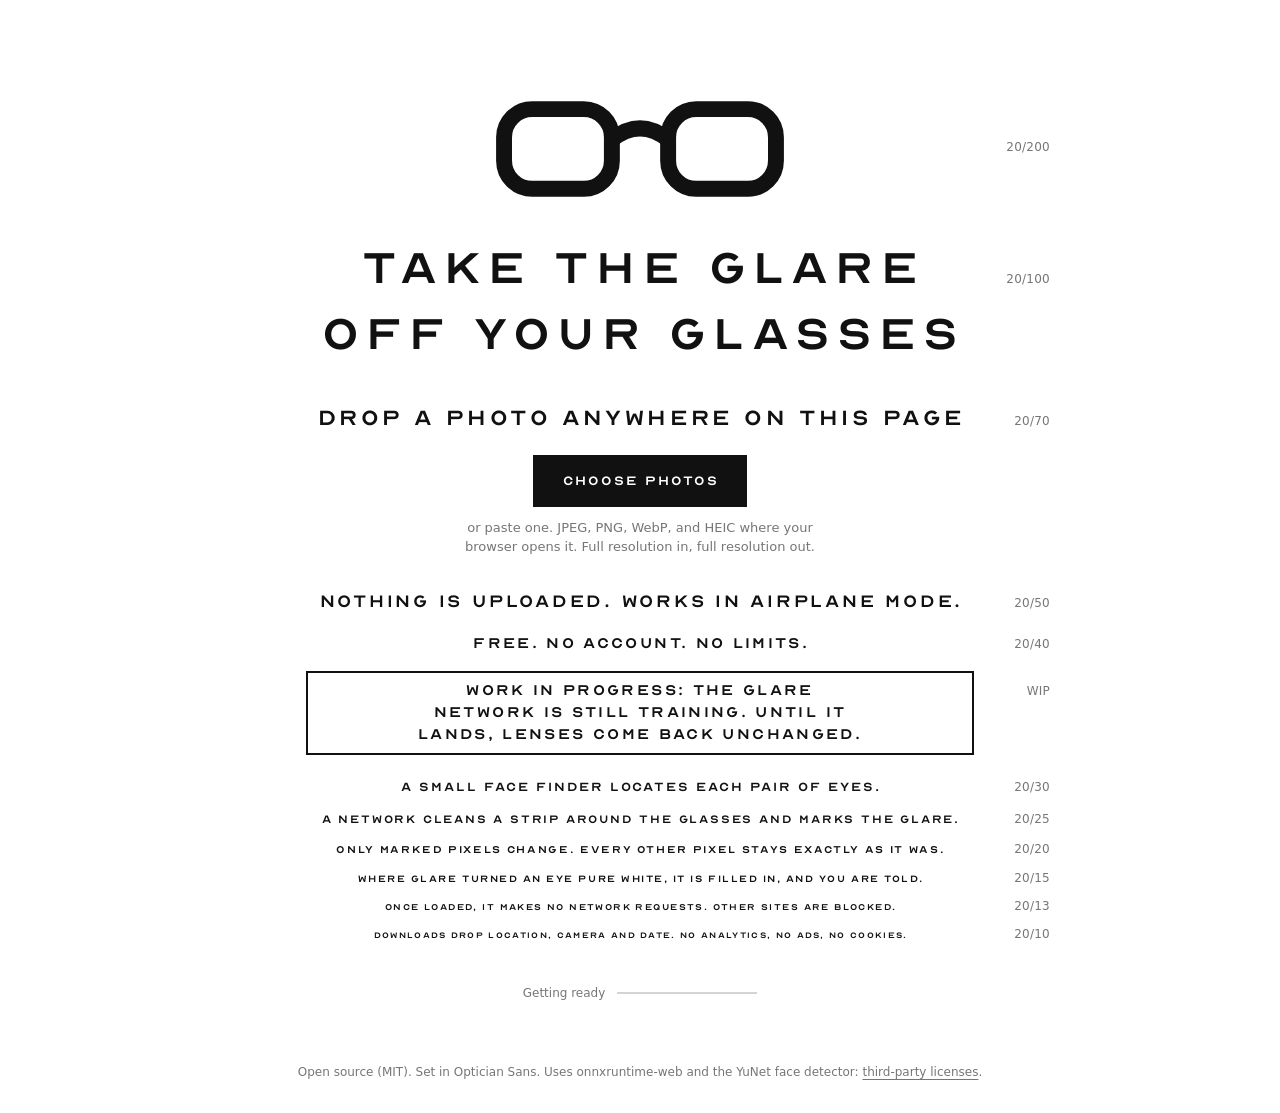
==== commit 6caabed3: "WIP sign on the chart until the trained model ships" ====
--- a/app/index.html
+++ b/app/index.html
@@ -81,6 +81,10 @@
         <p class="chart-text">Free. No account. No limits.</p>
         <span class="acuity" aria-hidden="true">20/40</span>
       </div>
+      <div class="chart-row chart-row-5 wip-row" id="wip-row" role="status">
+        <p class="chart-text">Work in progress: the glare network is still training. Until it lands, lenses come back unchanged.</p>
+        <span class="acuity" aria-hidden="true">WIP</span>
+      </div>
       <h2 class="visually-hidden">How it works, and what stays private</h2>
       <ol class="chart-facts">
         <li class="chart-row chart-row-6"><span class="chart-text">A small face finder locates each pair of eyes.</span><span class="acuity" aria-hidden="true">20/30</span></li>
--- a/app/styles/page.css
+++ b/app/styles/page.css
@@ -394,3 +394,6 @@
     animation-duration: 0.01ms !important;
   }
 }
+
+/* Work-in-progress row: the one row set in a box so it reads as a sign, not a chart line. Remove with the row in index.html once the trained model ships. */
+.wip-row .chart-text { display: inline-block; padding: 0.35em 0.7em; border: 2px solid var(--ink); }
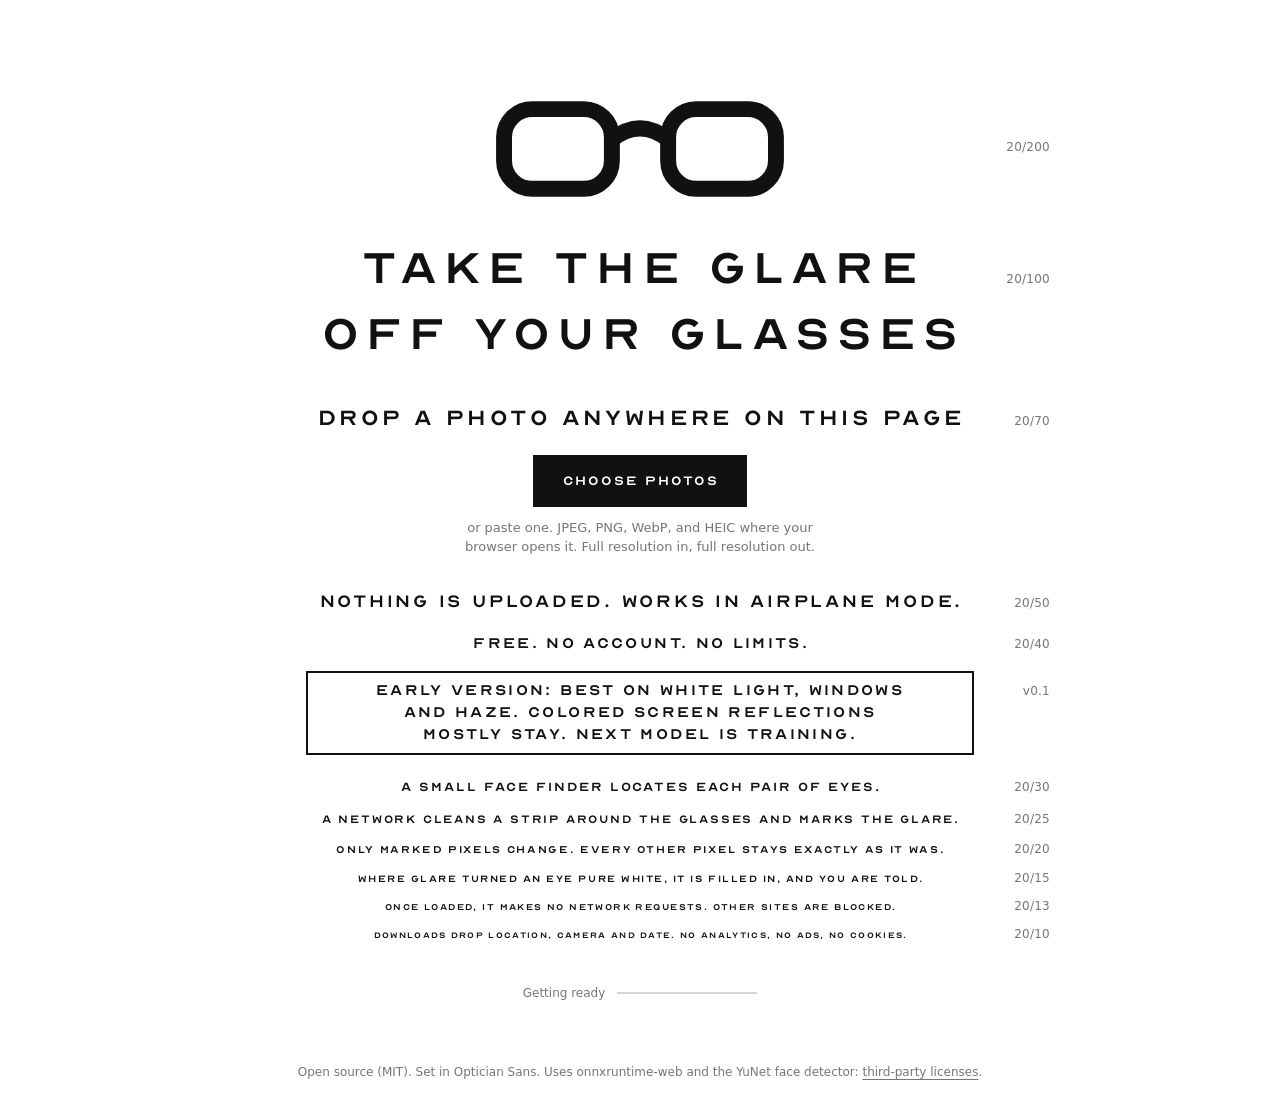
==== commit 8005a201: "Ship glare model v0.1 (fp16, 6 MB, 50k steps on synthetic glare); version note replaces the WIP sign" ====
--- a/app/index.html
+++ b/app/index.html
@@ -82,8 +82,8 @@
         <span class="acuity" aria-hidden="true">20/40</span>
       </div>
       <div class="chart-row chart-row-5 wip-row" id="wip-row" role="status">
-        <p class="chart-text">Work in progress: the glare network is still training. Until it lands, lenses come back unchanged.</p>
-        <span class="acuity" aria-hidden="true">WIP</span>
+        <p class="chart-text">Early version: best on white light, windows and haze. Colored screen reflections mostly stay. Next model is training.</p>
+        <span class="acuity" aria-hidden="true">v0.1</span>
       </div>
       <h2 class="visually-hidden">How it works, and what stays private</h2>
       <ol class="chart-facts">
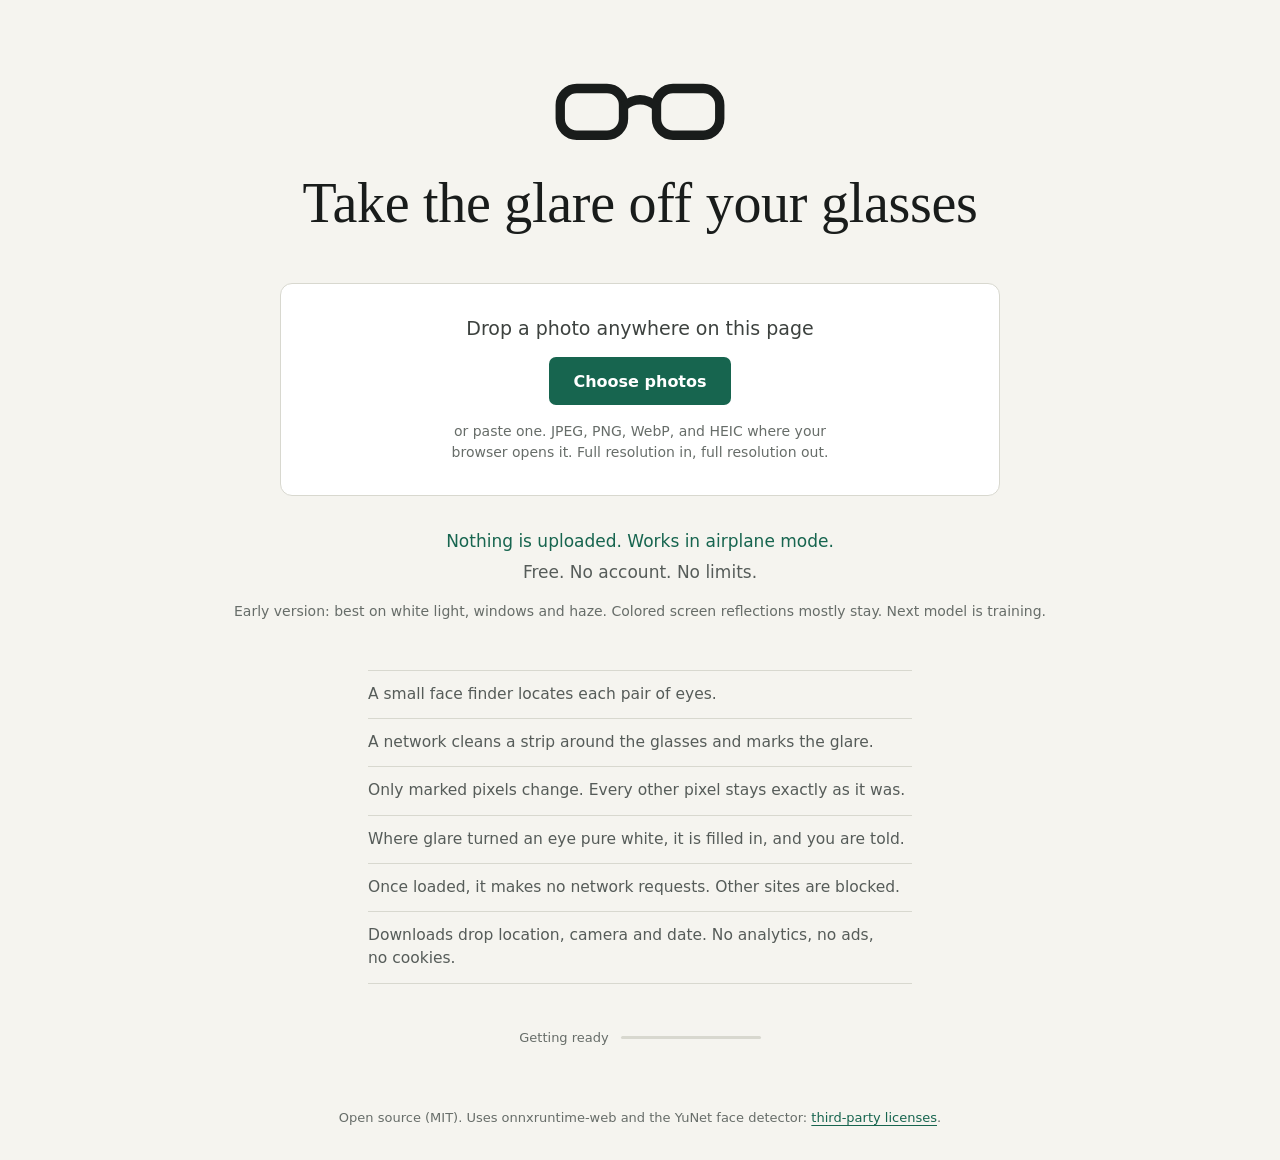
==== commit f807d1d6: "Warm, calm visual pass: paper palette and serif headline from the banner, sentence case, one green a" ====
--- a/app/index.html
+++ b/app/index.html
@@ -20,8 +20,8 @@
 <meta name="referrer" content="no-referrer">
 <title>Glare Off: remove glare from glasses in photos, privately</title>
 <meta name="description" content="Remove reflections and glare from eyeglass lenses in your photos. Free and open source. Runs entirely in your browser; your photo is never uploaded.">
-<meta name="theme-color" content="#ffffff" media="(prefers-color-scheme: light)">
-<meta name="theme-color" content="#000000" media="(prefers-color-scheme: dark)">
+<meta name="theme-color" content="#f5f4ef" media="(prefers-color-scheme: light)">
+<meta name="theme-color" content="#121514" media="(prefers-color-scheme: dark)">
 <link rel="icon" href="icons/favicon.svg" type="image/svg+xml">
 <link rel="icon" href="icons/favicon-32.png" type="image/png" sizes="32x32">
 <link rel="apple-touch-icon" href="icons/apple-touch-icon.png">
@@ -31,7 +31,6 @@
 <meta property="og:description" content="Remove glare from glasses in photos. Free, open source, and nothing is uploaded.">
 <meta property="og:image" content="icons/preview.png">
 <meta name="twitter:card" content="summary_large_image">
-<link rel="preload" href="fonts/OpticianSans-Regular.woff2" as="font" type="font/woff2" crossorigin>
 <link rel="stylesheet" href="styles/tokens.css">
 <link rel="stylesheet" href="styles/page.css">
 <link rel="stylesheet" href="styles/results.css">
@@ -42,9 +41,10 @@
 
 <main id="main">
   <!--
-    The page is an eye chart: rows shrink as you read down, each with its acuity label at the
-    right margin (decorative, aria-hidden). With photos in (data-state="has-photos") the chart
-    collapses to the header row and the results become the payload. See app/CLAUDE.md, "Design".
+    The welcome column: glyph, headline, the drop card, promises, then the facts. The "chart-*"
+    class names and the aria-hidden acuity labels are kept for the scripts and tests; CSS hides
+    the labels. With photos in (data-state="has-photos") the column collapses to the header row
+    and the results become the payload. See app/CLAUDE.md, "Design".
   -->
   <section class="chart" id="intake" data-state="empty" aria-labelledby="intake-heading">
     <div class="chart-header">
@@ -110,13 +110,13 @@
 </main>
 
 <footer class="site-footer">
-  <p>Open source (MIT). Set in Optician Sans. Uses onnxruntime-web and the YuNet face detector: <a href="THIRD_PARTY.md">third-party licenses</a>.</p>
+  <p>Open source (MIT). Uses onnxruntime-web and the YuNet face detector: <a href="THIRD_PARTY.md">third-party licenses</a>.</p>
 </footer>
 
 <div class="drag-overlay" id="drag-overlay" hidden><p>Let go to take the glare off</p></div>
 
 <svg width="0" height="0" class="svg-defs" aria-hidden="true">
-  <!-- Stroke weight is a fifth of the lens height, like the strokes of an eye-chart letter. -->
+  <!-- The glasses glyph: stroke weight is a fifth of the lens height. -->
   <symbol id="glasses-glyph" viewBox="0 0 64 28"><g fill="none" stroke="currentColor" stroke-width="3.4" stroke-linejoin="round"><rect x="3" y="6" width="23" height="17" rx="6"></rect><rect x="38" y="6" width="23" height="17" rx="6"></rect><path d="M26 12.5c4-3.2 8-3.2 12 0"></path></g></symbol>
 </svg>
 
@@ -136,7 +136,12 @@
       <input class="compare-range" type="range" min="0" max="100" step="0.5" value="50" aria-label="Before and after: drag to compare">
       <p class="compare-working"><span class="compare-working-text">Waiting</span></p>
     </div>
+    <!-- One tile per face: its eye crop and its state; a press switches glare removal for that face. -->
+    <div class="face-picker" role="group" aria-label="Faces in this photo" hidden>
+      <ul class="face-tiles"></ul>
+    </div>
     <p class="result-message" hidden></p>
+    <div class="face-notes"></div>
     <div class="result-controls" hidden>
       <fieldset class="view-picker">
         <legend>Show</legend>
@@ -146,7 +151,6 @@
         <span class="strength-label">Strength <output class="strength-value">100%</output></span>
         <input class="strength-range" type="range" min="0" max="100" step="1" value="100">
       </label>
-      <ul class="face-list"></ul>
     </div>
   </li>
 </template>
--- a/app/styles/tokens.css
+++ b/app/styles/tokens.css
@@ -1,34 +1,38 @@
 /*
-  Design tokens: the only place a color value appears. The page is an eye chart
-  (app/CLAUDE.md, "Design"): black ink on white, inverted in dark mode, and the duochrome
-  red/green pair from the bottom of a real chart, used for ONE thing only: the BEFORE/AFTER
-  labels and the two edges of the compare divider. No other accent anywhere.
+  Design tokens: the only place a color value appears. The look follows the README banner
+  (app/CLAUDE.md, "Design"): warm paper, white surfaces, soft charcoal text, one quiet green.
+
+  - Contrast on --paper (light): headline 15.6:1, body 9.3:1, secondary 6.2:1, muted 4.8:1,
+    accent text 6.3:1, white on the accent button 7.0:1, before label on white 6.3:1.
+  - Dark mode is designed separately (warm charcoal, never pure black); the accent button
+    carries dark text there because white on the light green would fail.
 */
-@font-face {
-  font-family: "Optician Sans";
-  src: url("../fonts/OpticianSans-Regular.woff2") format("woff2");
-  font-weight: 400;
-  font-style: normal;
-  font-display: swap;
-}
 
 :root {
   color-scheme: light dark;
-  --paper: #ffffff;
-  --ink: #111111;
-  --ink-gray: #767676; /* 4.5:1 on white: acuity labels, sublabels, status */
-  --ink-hairline: #d4d4d4; /* the empty part of the progress bar only */
-  /* Duochrome blocks carry black letters; red nudged from #d81e05 so black reaches 5:1. */
-  --duochrome-red: #e8380d;
-  --duochrome-green: #0f9d58;
-  --on-duochrome: #000000;
-  --photo-frame: var(--ink);
+  --paper: #f5f4ef;
+  --surface: #ffffff;
+  --ink-strong: #191c1b; /* the headline and the brand only */
+  --ink: #3d423f; /* body text, control labels, tile frames */
+  --ink-soft: #565c59; /* secondary text */
+  --ink-muted: #676d69; /* quietest text: status, meta, footer (4.8:1 on paper) */
+  --rule: #d8d8cf; /* hairlines */
+  --matte: #e2e1d9; /* behind letterboxed photos */
+  --accent: #17654f;
+  --accent-soft: #d9ebe3;
+  --on-accent: #ffffff;
+  --label-before: #9c4535; /* soft brick, text only */
+  --label-after: var(--accent);
+  --label-backing: rgb(255 255 255 / 0.9);
+  --handle: #ffffff;
+  --handle-ring: #3d423f;
+  --tile-frame: #3d423f; /* thin charcoal around each face crop */
 
-  --font-chart: "Optician Sans", "Arial Black", Arial, sans-serif;
+  --font-serif: ui-serif, "New York", "Iowan Old Style", Charter, Georgia, serif;
   --font-plain: -apple-system, BlinkMacSystemFont, system-ui, "Segoe UI", Roboto, "Helvetica Neue", sans-serif;
 
-  /* Chart letters are tracked wide, like optotypes spaced one letter-width apart. */
-  --chart-tracking: 0.12em;
+  --radius-control: 7px;
+  --radius-surface: 12px;
 
   --s1: 4px;
   --s2: 8px;
@@ -39,16 +43,27 @@
   --s7: 48px;
   --s8: 72px;
 
-  --chart-width: 820px;
+  --page-width: 720px;
   --sheet-width: 1240px;
-  --acuity-gutter: 4.75rem;
 }
 
 @media (prefers-color-scheme: dark) {
   :root {
-    --paper: #000000;
-    --ink: #f4f4f4;
-    --ink-gray: #8c8c8c;
-    --ink-hairline: #333333;
+    --paper: #121514;
+    --surface: #1b1f1d;
+    --ink-strong: #f2f4f2;
+    --ink: #e9ece9;
+    --ink-soft: #b3b9b5;
+    --ink-muted: #979e9a; /* 6.1:1 on the surface */
+    --rule: #2f3532;
+    --matte: #252a28;
+    --accent: #6cc9a9;
+    --accent-soft: #1f3a31;
+    --on-accent: #121514;
+    --label-before: #e39a8a;
+    --label-backing: rgb(27 31 29 / 0.88);
+    --handle: #f2f4f2;
+    --handle-ring: #121514;
+    --tile-frame: #8f9692;
   }
 }
--- a/app/styles/page.css
+++ b/app/styles/page.css
@@ -1,14 +1,12 @@
 /*
-  Page chrome: the eye chart (empty state), its collapsed header row (photos in), the engine
-  status row, the footer and the drop overlay.
-
-  - Every chart row is a 3-column grid: [gutter | centered text | acuity label]. The left gutter
-    mirrors the label column so the text stays optically centered on the page.
-  - Row sizes are computed from the row's own width (container units), minus both gutters,
-    so each row keeps its line count at any width. Below 480 px the labels go and the
-    gutters collapse to zero.
-  - Rules that keep the direction (app/CLAUDE.md, "Design"): no borders, no radii, no
-    shadows, no gradients, no accent color here. Red/green live only in results.css.
+  Page chrome: the welcome column (empty state), its collapsed header row (photos in), the
+  engine status line, the footer and the drop overlay.
+
+  - The class names still say "chart" (the DOM and the e2e depend on them); the look is the
+    README banner: warm paper, a serif headline, system sans for everything else, sentence case.
+  - Reading order: glasses glyph, headline, the drop card (the one white surface and the one
+    green button), two promise lines, the version note, then a short airy list of facts.
+  - The acuity labels stay in the DOM (aria-hidden) but are not shown: they belonged to the chart.
 */
 
 *,
@@ -31,16 +29,16 @@
   color: var(--ink);
   font-family: var(--font-plain);
   font-size: 1rem;
-  line-height: 1.5;
+  line-height: 1.55;
 }
 
 a {
-  color: inherit;
+  color: var(--accent);
   text-underline-offset: 3px;
 }
 
 :focus-visible {
-  outline: 2px solid var(--ink);
+  outline: 2px solid var(--accent);
   outline-offset: 3px;
 }
 
@@ -58,8 +56,9 @@
   left: var(--s4);
   top: -64px;
   padding: var(--s2) var(--s3);
-  background: var(--ink);
-  color: var(--paper);
+  border-radius: var(--radius-control);
+  background: var(--accent);
+  color: var(--on-accent);
   z-index: 10;
 }
 
@@ -71,18 +70,12 @@
   position: absolute;
 }
 
-/* ---------- The chart ---------- */
+/* ---------- The welcome column ---------- */
 
 .chart {
-  width: min(100% - 2 * var(--s4), var(--chart-width));
+  width: min(100% - 2 * var(--s5), var(--page-width));
   margin-inline: auto;
-  padding-top: clamp(var(--s6), 9vh, 104px);
-}
-
-.chart-rows {
-  container-type: inline-size;
-  /* Usable text width of a row: the column minus both gutters. */
-  --row-text-width: calc(100cqi - 2 * var(--acuity-gutter));
+  padding-top: clamp(var(--s6), 8vh, 88px);
 }
 
 .chart-facts {
@@ -92,148 +85,193 @@
 }
 
 .chart-row {
-  display: grid;
-  grid-template-columns: var(--acuity-gutter) minmax(0, 1fr) var(--acuity-gutter);
-  align-items: baseline;
-  padding-block: 0.42em;
-}
-
-.chart-row > :first-child {
-  grid-column: 2;
+  display: block;
+  text-align: center;
 }
 
 .chart-text {
   margin: 0;
-  font-family: var(--font-chart);
+  text-wrap: balance;
+}
+
+.acuity {
+  display: none;
+}
+
+/* The glasses glyph: first thing on the page, drawn in the headline's ink. */
+.chart-glasses {
+  display: block;
+  width: min(176px, 38vw);
+  height: auto;
+  margin: 0 auto;
+  color: var(--ink-strong);
+}
+
+.chart-row-2 {
+  margin-top: var(--s5);
+}
+
+.chart-row-2 .chart-text {
+  color: var(--ink-strong);
+  font-family: var(--font-serif);
+  font-size: clamp(34px, 6.2vw, 56px);
   font-weight: 400;
-  line-height: 1.12;
-  letter-spacing: var(--chart-tracking);
-  /* Tracking adds space after the last letter; mirror it before the first to stay centered. */
-  padding-left: var(--chart-tracking);
-  text-align: center;
-  text-transform: uppercase;
-  text-wrap: balance;
-}
-
-.acuity {
-  grid-column: 3;
-  justify-self: end;
-  color: var(--ink-gray);
-  font-family: var(--font-plain);
-  font-size: 12px;
-  font-variant-numeric: tabular-nums;
-  letter-spacing: 0.02em;
-}
-
-/* Row 1, the "big E": the glasses glyph. */
-.chart-row-1 {
-  align-items: center;
-  padding-block: 0 0.2em;
-}
-
-.chart-glasses {
-  justify-self: center;
-  width: min(300px, 46cqi);
-  height: auto;
-  color: var(--ink);
-}
-
-.chart-row-2 {
-  font-size: clamp(26px, var(--row-text-width) / 11.2, 60px);
-  padding-block: 0.32em 0.38em;
-}
-
-.chart-row-2 .chart-text {
-  font-size: 1em;
-}
-
+  line-height: 1.1;
+  letter-spacing: -0.005em;
+}
+
+/* Row 3, the drop card: the one white surface on the page, so the eye lands here. */
 .chart-row-3 {
-  font-size: clamp(17px, var(--row-text-width) / 23.4, 29px);
+  margin-top: var(--s7);
+  padding: var(--s6) var(--s5);
+  border: 1px solid var(--rule);
+  border-radius: var(--radius-surface);
+  background: var(--surface);
   cursor: pointer;
+  transition: border-color 160ms ease-out, background-color 160ms ease-out;
+}
+
+.chart-row-3:hover,
+.chart-row-3[data-drag="over"] {
+  border-color: var(--accent);
 }
 
 .chart-cell {
   display: grid;
   justify-items: center;
-  gap: var(--s3);
-}
-
+  gap: var(--s4);
+}
+
+.chart-row-3 .chart-text {
+  color: var(--ink);
+  font-size: 19px;
+  line-height: 1.35;
+}
+
+/* The two promise lines and the version note: quiet sentences under the card. */
 .chart-row-4 {
-  font-size: clamp(15px, var(--row-text-width) / 29, 23px);
-  padding-top: 0.9em;
-}
-
-.chart-row-5 { font-size: clamp(14px, var(--row-text-width) / 34, 20px); }
-.chart-row-6 { font-size: clamp(13px, var(--row-text-width) / 40, 16.5px); padding-top: 0.9em; }
-.chart-row-7 { font-size: clamp(12.5px, var(--row-text-width) / 44, 15px); }
-.chart-row-8 { font-size: clamp(12px, var(--row-text-width) / 48, 13.75px); }
-.chart-row-9 { font-size: clamp(11.5px, var(--row-text-width) / 52, 12.75px); }
-.chart-row-10 { font-size: clamp(11px, var(--row-text-width) / 56, 11.75px); }
-.chart-row-11 { font-size: 11px; }
-
-/* The one solid control: a black rectangle with white chart letters. */
+  margin-top: var(--s6);
+}
+
+.chart-row-4 .chart-text {
+  color: var(--accent);
+  font-size: 17px;
+}
+
+.chart-row-5 {
+  margin-top: var(--s1);
+}
+
+.chart-row-5 .chart-text {
+  color: var(--ink-soft);
+  font-size: 17px;
+}
+
+.wip-row {
+  margin-top: var(--s4);
+}
+
+.wip-row .chart-text {
+  max-width: none;
+  margin-inline: auto;
+  color: var(--ink-muted);
+  font-size: 14px;
+  line-height: 1.5;
+}
+
+/* Wide screens: the note may run past the column so it stays one line. */
+@media (min-width: 960px) {
+  .wip-row {
+    margin-inline: -80px;
+  }
+}
+
+/* The facts: a short, airy list, left-aligned so each sentence reads as one item. */
+.chart-facts {
+  max-width: 34rem;
+  margin: var(--s7) auto 0;
+  border-top: 1px solid var(--rule);
+}
+
+.chart-facts .chart-row {
+  padding-block: var(--s3);
+  border-bottom: 1px solid var(--rule);
+  text-align: left;
+}
+
+.chart-facts .chart-text {
+  display: block;
+  color: var(--ink-soft);
+  font-size: 15.5px;
+  line-height: 1.5;
+  text-wrap: pretty;
+}
+
+/* The solid control: Choose photos and Download. */
 .chart-button {
   display: inline-flex;
   align-items: center;
   justify-content: center;
-  min-height: 52px;
-  margin-top: var(--s2);
-  padding: 0 28px 0 calc(28px + var(--chart-tracking));
-  background: var(--ink);
+  min-height: 48px;
+  padding: 0 var(--s5);
+  background: var(--accent);
   border: 0;
-  border-radius: 0;
-  color: var(--paper);
-  font-family: var(--font-chart);
-  font-size: 17px;
-  letter-spacing: var(--chart-tracking);
-  text-transform: uppercase;
+  border-radius: var(--radius-control);
+  color: var(--on-accent);
+  font-family: var(--font-plain);
+  font-size: 16px;
+  font-weight: 600;
   cursor: pointer;
+  transition: filter 160ms ease-out;
 }
 
 .chart-button:hover {
-  text-decoration: underline;
-  text-underline-offset: 4px;
+  filter: brightness(1.12);
 }
 
 .chart-button:disabled {
-  background: var(--ink-gray);
-  text-decoration: none;
+  background: var(--paper);
+  box-shadow: inset 0 0 0 1px var(--rule);
+  color: var(--ink-muted);
+  filter: none;
   cursor: default;
 }
 
-/* Text-only actions (Add photos, Download all, Try again): an underlined chart line. */
+/* Text-only actions (Add photos, Download all, Try again): an accent text link. */
 .text-action {
   min-height: 44px;
   padding: 0 var(--s1);
   background: none;
   border: 0;
-  color: var(--ink);
-  font-family: var(--font-chart);
-  font-size: 14px;
-  letter-spacing: var(--chart-tracking);
+  color: var(--accent);
+  font-family: var(--font-plain);
+  font-size: 15px;
+  font-weight: 500;
   text-decoration: underline;
+  text-decoration-thickness: 1px;
+  text-underline-offset: 4px;
+  cursor: pointer;
+}
+
+.text-action:hover {
   text-decoration-thickness: 2px;
-  text-underline-offset: 5px;
-  text-transform: uppercase;
-  cursor: pointer;
 }
 
 .text-action:disabled {
-  color: var(--ink-gray);
+  color: var(--ink-muted);
   cursor: default;
 }
 
 .sublabel {
   max-width: 44ch;
   margin: 0;
-  color: var(--ink-gray);
-  font-family: var(--font-plain);
-  font-size: 13px;
-  line-height: 1.45;
+  color: var(--ink-muted);
+  font-size: 14px;
+  line-height: 1.5;
   text-align: center;
 }
 
-/* ---------- Collapsed: photos are in, the chart becomes one header row ---------- */
+/* ---------- Collapsed: photos are in, the column becomes one header row ---------- */
 
 .chart-header {
   display: none;
@@ -260,18 +298,18 @@
   align-items: center;
   gap: var(--s3);
   margin: 0 auto 0 0;
-  font-family: var(--font-chart);
-  font-size: 22px;
-  letter-spacing: var(--chart-tracking);
-  text-transform: uppercase;
+  color: var(--ink-strong);
+  font-family: var(--font-serif);
+  font-size: 26px;
+  line-height: 1.2;
 }
 
 .chart-brand-glyph {
-  width: 52px;
+  width: 46px;
   height: auto;
 }
 
-/* ---------- Engine status: the bottom-most, tiniest row ---------- */
+/* ---------- Engine status: the quiet line at the bottom ---------- */
 
 .engine-status {
   display: flex;
@@ -280,9 +318,9 @@
   justify-content: center;
   gap: var(--s1) var(--s3);
   min-height: 44px;
-  margin-top: var(--s5);
-  color: var(--ink-gray);
-  font-size: 12px;
+  margin-top: var(--s6);
+  color: var(--ink-muted);
+  font-size: 13px;
   font-variant-numeric: tabular-nums;
   text-align: center;
 }
@@ -290,16 +328,17 @@
 .engine-status-bar {
   position: relative;
   flex: 0 1 140px;
-  height: 2px;
+  height: 3px;
   overflow: hidden;
-  background: var(--ink-hairline);
+  border-radius: 2px;
+  background: var(--rule);
 }
 
 .engine-status-fill {
   position: absolute;
   inset: 0 auto 0 0;
   width: 0%;
-  background: var(--ink);
+  background: var(--accent);
 }
 
 .engine-status[data-tone="ready"] .engine-status-bar,
@@ -324,11 +363,11 @@
 /* ---------- Footer and drop overlay ---------- */
 
 .site-footer {
-  width: min(100% - 2 * var(--s4), var(--chart-width));
+  width: min(100% - 2 * var(--s5), var(--page-width));
   margin: var(--s7) auto 0;
   padding-bottom: var(--s6);
-  color: var(--ink-gray);
-  font-size: 12px;
+  color: var(--ink-muted);
+  font-size: 13px;
   text-align: center;
 }
 
@@ -349,11 +388,10 @@
 
 .drag-overlay p {
   margin: 0;
-  font-family: var(--font-chart);
-  font-size: clamp(24px, 5vw, 48px);
-  letter-spacing: var(--chart-tracking);
+  color: var(--ink-strong);
+  font-family: var(--font-serif);
+  font-size: clamp(28px, 5vw, 48px);
   text-align: center;
-  text-transform: uppercase;
 }
 
 /* Narrow: brand on its own line, the two text actions together on the line below. */
@@ -365,24 +403,20 @@
   .chart-brand {
     flex-basis: 100%;
     min-height: 44px;
-  }
-}
-
-@media (max-width: 479px) {
-  :root {
-    --acuity-gutter: 0px;
-  }
-
-  .acuity {
-    display: none;
-  }
-
-  .chart-brand {
+    font-size: 22px;
+  }
+
+  .chart-brand-glyph {
+    width: 38px;
+  }
+
+  .chart-row-3 {
+    margin-top: var(--s6);
+    padding: var(--s5) var(--s4);
+  }
+
+  .chart-row-3 .chart-text {
     font-size: 18px;
-  }
-
-  .chart-brand-glyph {
-    width: 40px;
   }
 }
 
@@ -394,6 +428,3 @@
     animation-duration: 0.01ms !important;
   }
 }
-
-/* Work-in-progress row: the one row set in a box so it reads as a sign, not a chart line. Remove with the row in index.html once the trained model ships. */
-.wip-row .chart-text { display: inline-block; padding: 0.35em 0.7em; border: 2px solid var(--ink); }
--- a/app/styles/results.css
+++ b/app/styles/results.css
@@ -1,11 +1,12 @@
 /*
-  Results: a contact sheet. One photo per cell (two-up when the sheet is wide enough, one
-  full-width cell when there is one photo), each in a 2 px ink frame, with its controls set
-  below as small uppercase chart rows using plain native inputs.
-
-  The duochrome red/green appear here and nowhere else: the BEFORE/AFTER blocks (black
-  letters on red and green, as on a real chart's duochrome panel) and the two edges of the
-  compare divider.
+  Results: a sheet of white cards on the warm paper. One photo per card (two-up when the sheet
+  is wide enough), the photo inside a hairline rule over a matte that shows behind letterboxed
+  photos, its controls below in plain sentence-case sans.
+
+  - Before/After are small text labels (soft brick, accent green) on a near-white backing;
+    the divider is a white line, the handle a white lens-shaped bar with a thin charcoal ring.
+  - The accent marks only what the visitor changed or can act on: buttons, links, a face
+    they forced on. Most tiles stay charcoal.
 */
 
 .results {
@@ -16,11 +17,18 @@
 .result-list {
   display: grid;
   grid-template-columns: repeat(auto-fit, minmax(min(100%, 520px), 1fr));
-  gap: var(--s7) var(--s6);
+  gap: var(--s5);
   align-items: start;
   margin: 0;
   padding: 0;
   list-style: none;
+}
+
+.result {
+  padding: var(--s5);
+  border: 1px solid var(--rule);
+  border-radius: var(--radius-surface);
+  background: var(--surface);
 }
 
 .result-head {
@@ -38,28 +46,25 @@
   grid-area: name;
   margin: 0;
   overflow: hidden;
-  font-family: var(--font-chart);
-  font-size: 15px;
-  font-weight: 400;
-  line-height: 1.3;
-  letter-spacing: var(--chart-tracking);
+  color: var(--ink);
+  font-size: 16px;
+  font-weight: 600;
+  line-height: 1.35;
   text-overflow: ellipsis;
-  text-transform: uppercase;
   white-space: nowrap;
 }
 
 .result-meta {
   grid-area: meta;
   margin: 0;
-  color: var(--ink-gray);
-  font-size: 12px;
+  color: var(--ink-muted);
+  font-size: 13px;
   font-variant-numeric: tabular-nums;
 }
 
 .result-download {
   grid-area: download;
-  margin-top: 0;
-  min-height: 46px;
+  min-height: 44px;
   font-size: 15px;
 }
 
@@ -70,9 +75,10 @@
   --compare-max-height: 74vh;
   position: relative;
   overflow: hidden;
-  /* Drawn outside the box, so the photo keeps its exact aspect inside the frame. */
-  outline: 2px solid var(--photo-frame);
-  background: var(--paper);
+  /* Drawn outside the box, so the photo keeps its exact aspect inside the rule. */
+  outline: 1px solid var(--rule);
+  border-radius: 2px;
+  background: var(--matte);
   aspect-ratio: var(--photo-aspect, 4 / 3);
   width: min(100%, calc(var(--compare-max-height) * var(--photo-aspect-number, 1.333)));
   touch-action: pan-y;
@@ -114,28 +120,27 @@
 
 .compare-label {
   position: absolute;
-  top: 0;
-  padding: 5px 9px 5px calc(9px + var(--chart-tracking));
-  color: var(--on-duochrome);
-  font-family: var(--font-chart);
+  top: var(--s2);
+  padding: 2px 8px;
+  border-radius: 4px;
+  background: var(--label-backing);
   font-size: 12px;
-  line-height: 1;
-  letter-spacing: var(--chart-tracking);
-  text-transform: uppercase;
+  font-weight: 600;
+  line-height: 1.4;
   pointer-events: none;
 }
 
 .compare-label-before {
-  left: 0;
-  background: var(--duochrome-red);
+  left: var(--s2);
+  color: var(--label-before);
 }
 
 .compare-label-after {
-  right: 0;
-  background: var(--duochrome-green);
-}
-
-/* The divider: a red edge on the before side, a green edge on the after side. */
+  right: var(--s2);
+  color: var(--label-after);
+}
+
+/* The divider: a white line with a faint charcoal edge, readable on any photo. */
 .compare-divider {
   position: absolute;
   top: 0;
@@ -143,20 +148,22 @@
   left: var(--split);
   width: 2px;
   margin-left: -1px;
-  background: linear-gradient(90deg, var(--duochrome-red) 50%, var(--duochrome-green) 50%);
+  background: var(--handle);
+  box-shadow: 0 0 0 0.5px rgb(25 28 27 / 0.35);
   pointer-events: none;
 }
 
-/* The handle: a plain white bar with a hairline black edge, readable on any photo. */
+/* The handle: a white lens-shaped bar with a thin charcoal ring. */
 .compare-handle {
   position: absolute;
   top: 50%;
   left: 50%;
-  width: 10px;
-  height: 52px;
-  margin: -26px 0 0 -5px;
-  background: #ffffff;
-  outline: 1px solid #000000;
+  width: 14px;
+  height: 48px;
+  margin: -24px 0 0 -7px;
+  border: 1.5px solid var(--handle-ring);
+  border-radius: 7px;
+  background: var(--handle);
 }
 
 .compare-range {
@@ -170,13 +177,13 @@
 }
 
 .compare:has(.compare-range:focus-visible) .compare-handle {
-  outline: 2px solid #000000;
+  outline: 2px solid var(--accent);
   outline-offset: 2px;
 }
 
 .compare-working {
   position: absolute;
-  inset: auto 0 0 0;
+  inset: auto 0 var(--s3) 0;
   display: flex;
   justify-content: center;
   margin: 0;
@@ -184,39 +191,33 @@
 }
 
 .compare-working-text {
-  padding: 7px 12px 7px calc(12px + var(--chart-tracking));
-  background: var(--paper);
-  color: var(--ink);
-  font-family: var(--font-chart);
-  font-size: 13px;
-  letter-spacing: var(--chart-tracking);
-  text-transform: uppercase;
+  padding: 5px 12px;
+  border-radius: var(--radius-control);
+  background: var(--surface);
+  color: var(--ink-soft);
+  font-size: 14px;
 }
 
 .compare[data-ready="true"] .compare-working {
   display: none;
 }
 
-/* ---------- Status messages and controls: small uppercase chart rows ---------- */
+/* ---------- Status messages and controls: plain sentence-case sans ---------- */
 
 .result-message,
 .face-note {
   margin: var(--s4) 0 0;
-  font-family: var(--font-chart);
-  font-size: 12.5px;
+  color: var(--ink-soft);
+  font-size: 14.5px;
   line-height: 1.55;
-  letter-spacing: 0.08em;
-  text-transform: uppercase;
 }
 
 .result-controls {
   display: grid;
-  gap: var(--s2);
-  margin-top: var(--s4);
-  font-family: var(--font-chart);
-  font-size: 13px;
-  letter-spacing: var(--chart-tracking);
-  text-transform: uppercase;
+  gap: var(--s1);
+  margin-top: var(--s3);
+  color: var(--ink);
+  font-size: 15px;
 }
 
 .view-picker {
@@ -233,7 +234,7 @@
   float: left;
   margin-right: var(--s5);
   padding: 0;
-  color: var(--ink-gray);
+  color: var(--ink-muted);
 }
 
 .view-options {
@@ -242,8 +243,7 @@
   gap: 0 var(--s5);
 }
 
-.view-option,
-.face-toggle {
+.view-option {
   display: inline-flex;
   align-items: center;
   gap: var(--s2);
@@ -251,12 +251,11 @@
   cursor: pointer;
 }
 
-.view-option input,
-.face-toggle input {
+.view-option input {
   width: 18px;
   height: 18px;
   margin: 0;
-  accent-color: var(--ink);
+  accent-color: var(--accent);
 }
 
 .strength {
@@ -270,56 +269,116 @@
 .strength-label {
   display: inline-flex;
   gap: var(--s2);
-  min-width: 13ch;
-  color: var(--ink-gray);
+  min-width: 10ch;
+  color: var(--ink-muted);
 }
 
 .strength-value {
+  color: var(--ink);
+  font-variant-numeric: tabular-nums;
+}
+
+input[type="range"].strength-range {
+  flex: 1 1 200px;
+  max-width: 360px;
+  min-height: 44px;
+  margin: 0;
+  accent-color: var(--accent);
+}
+
+/* ---------- Face picker: one tile per face, its eye crop in a thin charcoal frame over a label ---------- */
+
+.face-picker {
+  margin-top: var(--s4);
+}
+
+.face-tiles {
+  display: flex;
+  flex-wrap: wrap;
+  gap: var(--s4) var(--s5);
+  margin: 0;
+  padding: 0;
+  list-style: none;
+}
+
+.face-tile {
+  display: flex;
+  flex-direction: column;
+  gap: 2px;
+  width: calc(var(--face-crop-width) + 2px);
+  min-height: 44px;
+  padding: 1px 1px 4px;
+  background: none;
+  border: 0;
+  border-radius: 3px;
   color: var(--ink);
   font-family: var(--font-plain);
   font-size: 13px;
-  font-variant-numeric: tabular-nums;
-  letter-spacing: 0;
-}
-
-input[type="range"].strength-range {
-  flex: 1 1 200px;
-  max-width: 360px;
-  min-height: 44px;
-  margin: 0;
-  accent-color: var(--ink);
-}
-
-.face-list {
-  display: grid;
-  margin: 0;
-  padding: 0;
-  list-style: none;
-}
-
-.face-item-row {
-  display: flex;
-  flex-wrap: wrap;
-  align-items: center;
-  gap: 0 var(--s5);
-}
-
-.face-item-title {
-  min-width: 13ch;
-  color: var(--ink-gray);
-}
-
-.face-item-status {
-  min-height: 44px;
-  display: inline-flex;
-  align-items: center;
+  line-height: 1.35;
+  text-align: left;
+  cursor: pointer;
+  --face-crop-width: 112px;
+}
+
+.face-tile-frame {
+  display: block;
+  border-radius: 3px;
+  margin-bottom: 4px;
+  outline: 1px solid var(--tile-frame);
+  overflow: hidden;
+}
+
+.face-tile-crop {
+  display: block;
+  width: var(--face-crop-width);
+  height: calc(var(--face-crop-width) / 2);
+}
+
+.face-tile-name {
+  color: var(--ink-muted);
+}
+
+.face-tile:hover .face-tile-label {
+  text-decoration: underline;
+  text-underline-offset: 3px;
+}
+
+/* Switched off: the face stays as it was, so its crop and label step back; the frame stays. */
+.face-tile[data-switched-on="false"] .face-tile-crop {
+  opacity: 0.4;
+}
+
+.face-tile[data-switched-on="false"] .face-tile-label {
+  color: var(--ink-muted);
+}
+
+/* Forced on: the one tile state the visitor chose, marked in the accent. */
+.face-tile[data-state="user-on"] .face-tile-frame {
+  outline: 2px solid var(--accent);
+}
+
+.face-tile[data-state="user-on"] .face-tile-label {
+  color: var(--accent);
+  font-weight: 600;
+}
+
+.face-tile:disabled {
+  cursor: progress;
+}
+
+.face-notes:empty {
+  display: none;
 }
 
 .face-note {
-  margin: 0 0 var(--s2);
+  margin: var(--s3) 0 0;
 }
 
 @media (max-width: 479px) {
+  .result {
+    padding: var(--s4);
+  }
+
   .result-head {
     grid-template-areas:
       "name name"
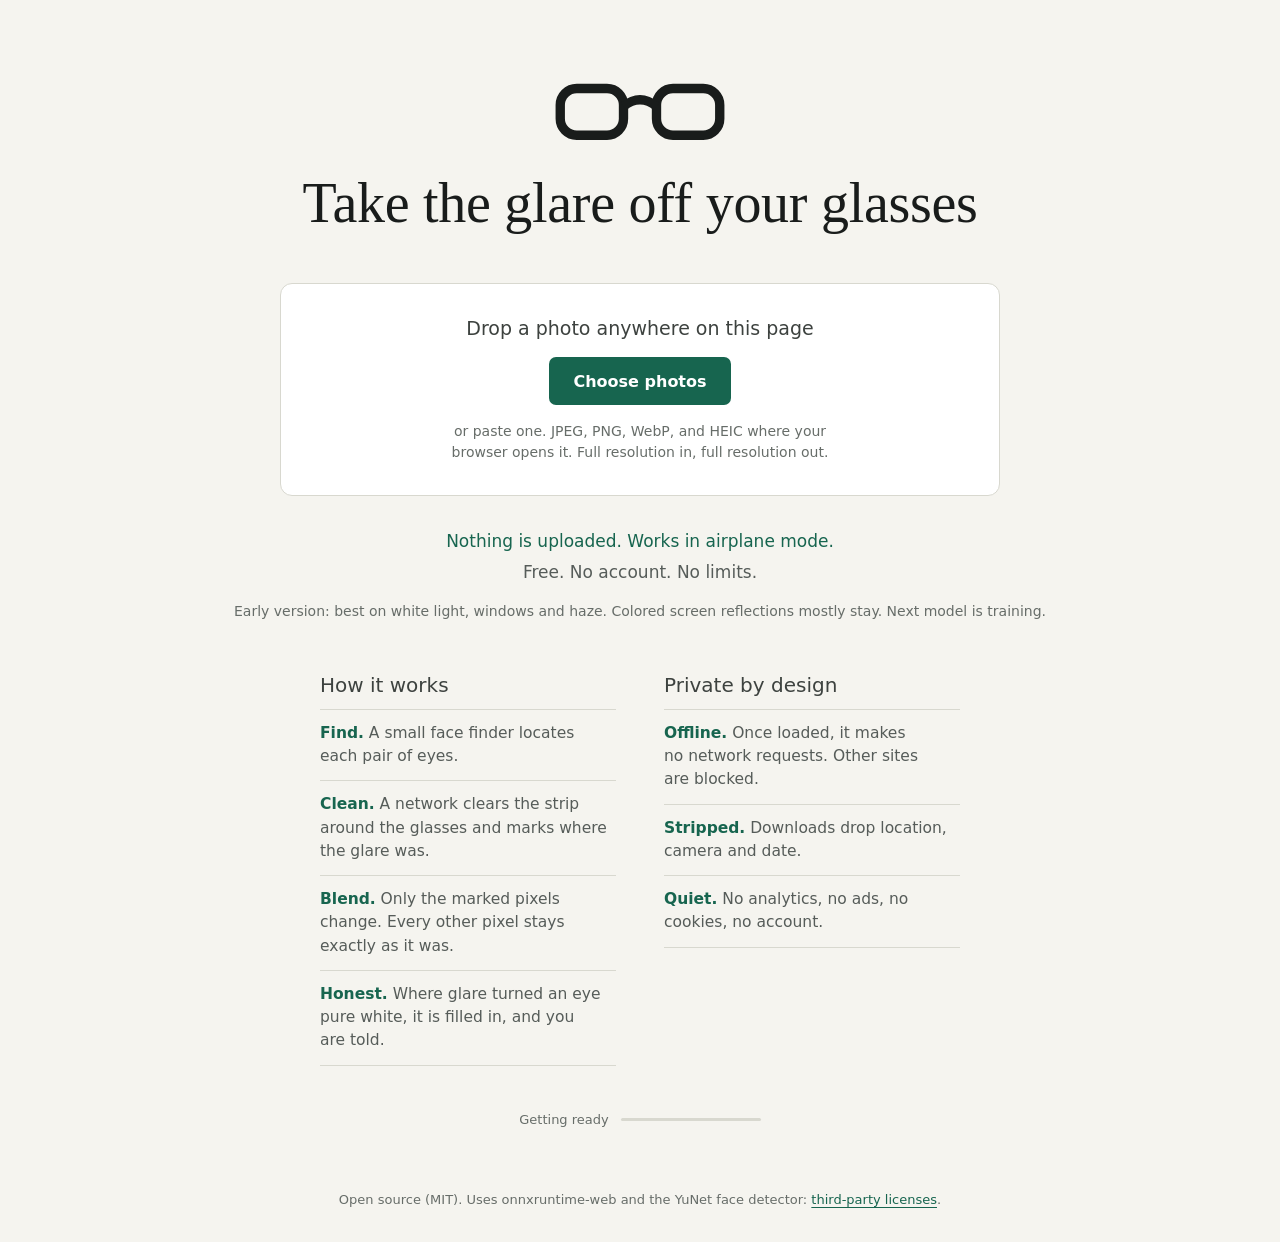
==== commit 2a0e5cfa: "Facts regrouped: How it works / Private by design, one lead word per line" ====
--- a/app/index.html
+++ b/app/index.html
@@ -85,15 +85,25 @@
         <p class="chart-text">Early version: best on white light, windows and haze. Colored screen reflections mostly stay. Next model is training.</p>
         <span class="acuity" aria-hidden="true">v0.1</span>
       </div>
-      <h2 class="visually-hidden">How it works, and what stays private</h2>
-      <ol class="chart-facts">
-        <li class="chart-row chart-row-6"><span class="chart-text">A small face finder locates each pair of eyes.</span><span class="acuity" aria-hidden="true">20/30</span></li>
-        <li class="chart-row chart-row-7"><span class="chart-text">A network cleans a strip around the glasses and marks the glare.</span><span class="acuity" aria-hidden="true">20/25</span></li>
-        <li class="chart-row chart-row-8"><span class="chart-text">Only marked pixels change. Every other pixel stays exactly as it was.</span><span class="acuity" aria-hidden="true">20/20</span></li>
-        <li class="chart-row chart-row-9"><span class="chart-text">Where glare turned an eye pure white, it is filled in, and you are told.</span><span class="acuity" aria-hidden="true">20/15</span></li>
-        <li class="chart-row chart-row-10"><span class="chart-text">Once loaded, it makes no network requests. Other sites are blocked.</span><span class="acuity" aria-hidden="true">20/13</span></li>
-        <li class="chart-row chart-row-11"><span class="chart-text">Downloads drop location, camera and date. No analytics, no ads, no cookies.</span><span class="acuity" aria-hidden="true">20/10</span></li>
-      </ol>
+      <div class="facts">
+        <section class="fact-group" aria-labelledby="facts-how">
+          <h2 class="fact-heading" id="facts-how">How it works</h2>
+          <ol class="fact-list fact-steps">
+            <li class="chart-row"><span class="fact-lead">Find.</span> <span class="chart-text">A small face finder locates each pair of eyes.</span></li>
+            <li class="chart-row"><span class="fact-lead">Clean.</span> <span class="chart-text">A network clears the strip around the glasses and marks where the glare was.</span></li>
+            <li class="chart-row"><span class="fact-lead">Blend.</span> <span class="chart-text">Only the marked pixels change. Every other pixel stays exactly as it was.</span></li>
+            <li class="chart-row"><span class="fact-lead">Honest.</span> <span class="chart-text">Where glare turned an eye pure white, it is filled in, and you are told.</span></li>
+          </ol>
+        </section>
+        <section class="fact-group" aria-labelledby="facts-private">
+          <h2 class="fact-heading" id="facts-private">Private by design</h2>
+          <ul class="fact-list">
+            <li class="chart-row"><span class="fact-lead">Offline.</span> <span class="chart-text">Once loaded, it makes no network requests. Other sites are blocked.</span></li>
+            <li class="chart-row"><span class="fact-lead">Stripped.</span> <span class="chart-text">Downloads drop location, camera and date.</span></li>
+            <li class="chart-row"><span class="fact-lead">Quiet.</span> <span class="chart-text">No analytics, no ads, no cookies, no account.</span></li>
+          </ul>
+        </section>
+      </div>
     </div>
 
     <div class="engine-status" id="engine-status" role="status" aria-live="polite" data-tone="loading">
--- a/app/styles/page.css
+++ b/app/styles/page.css
@@ -186,25 +186,47 @@
   }
 }
 
-/* The facts: a short, airy list, left-aligned so each sentence reads as one item. */
-.chart-facts {
-  max-width: 34rem;
+/* The facts: two titled groups, each line led by one bold word so the shape reads before the text. */
+.facts {
+  display: grid;
+  grid-template-columns: repeat(auto-fit, minmax(17rem, 1fr));
+  gap: var(--s5) var(--s7);
+  max-width: 40rem;
   margin: var(--s7) auto 0;
+  text-align: left;
+}
+
+.fact-heading {
+  margin: 0 0 var(--s2);
+  font-family: var(--font-display);
+  font-weight: 400;
+  font-size: 1.25rem;
+  color: var(--ink);
+}
+
+.fact-list {
+  list-style: none;
+  margin: 0;
+  padding: 0;
   border-top: 1px solid var(--rule);
 }
 
-.chart-facts .chart-row {
+.fact-list .chart-row {
+  text-align: left;
   padding-block: var(--s3);
   border-bottom: 1px solid var(--rule);
-  text-align: left;
-}
-
-.chart-facts .chart-text {
-  display: block;
-  color: var(--ink-soft);
   font-size: 15.5px;
   line-height: 1.5;
   text-wrap: pretty;
+}
+
+.fact-lead {
+  color: var(--accent);
+  font-weight: 600;
+}
+
+.fact-list .chart-text {
+  color: var(--ink-soft);
 }
 
 /* The solid control: Choose photos and Download. */
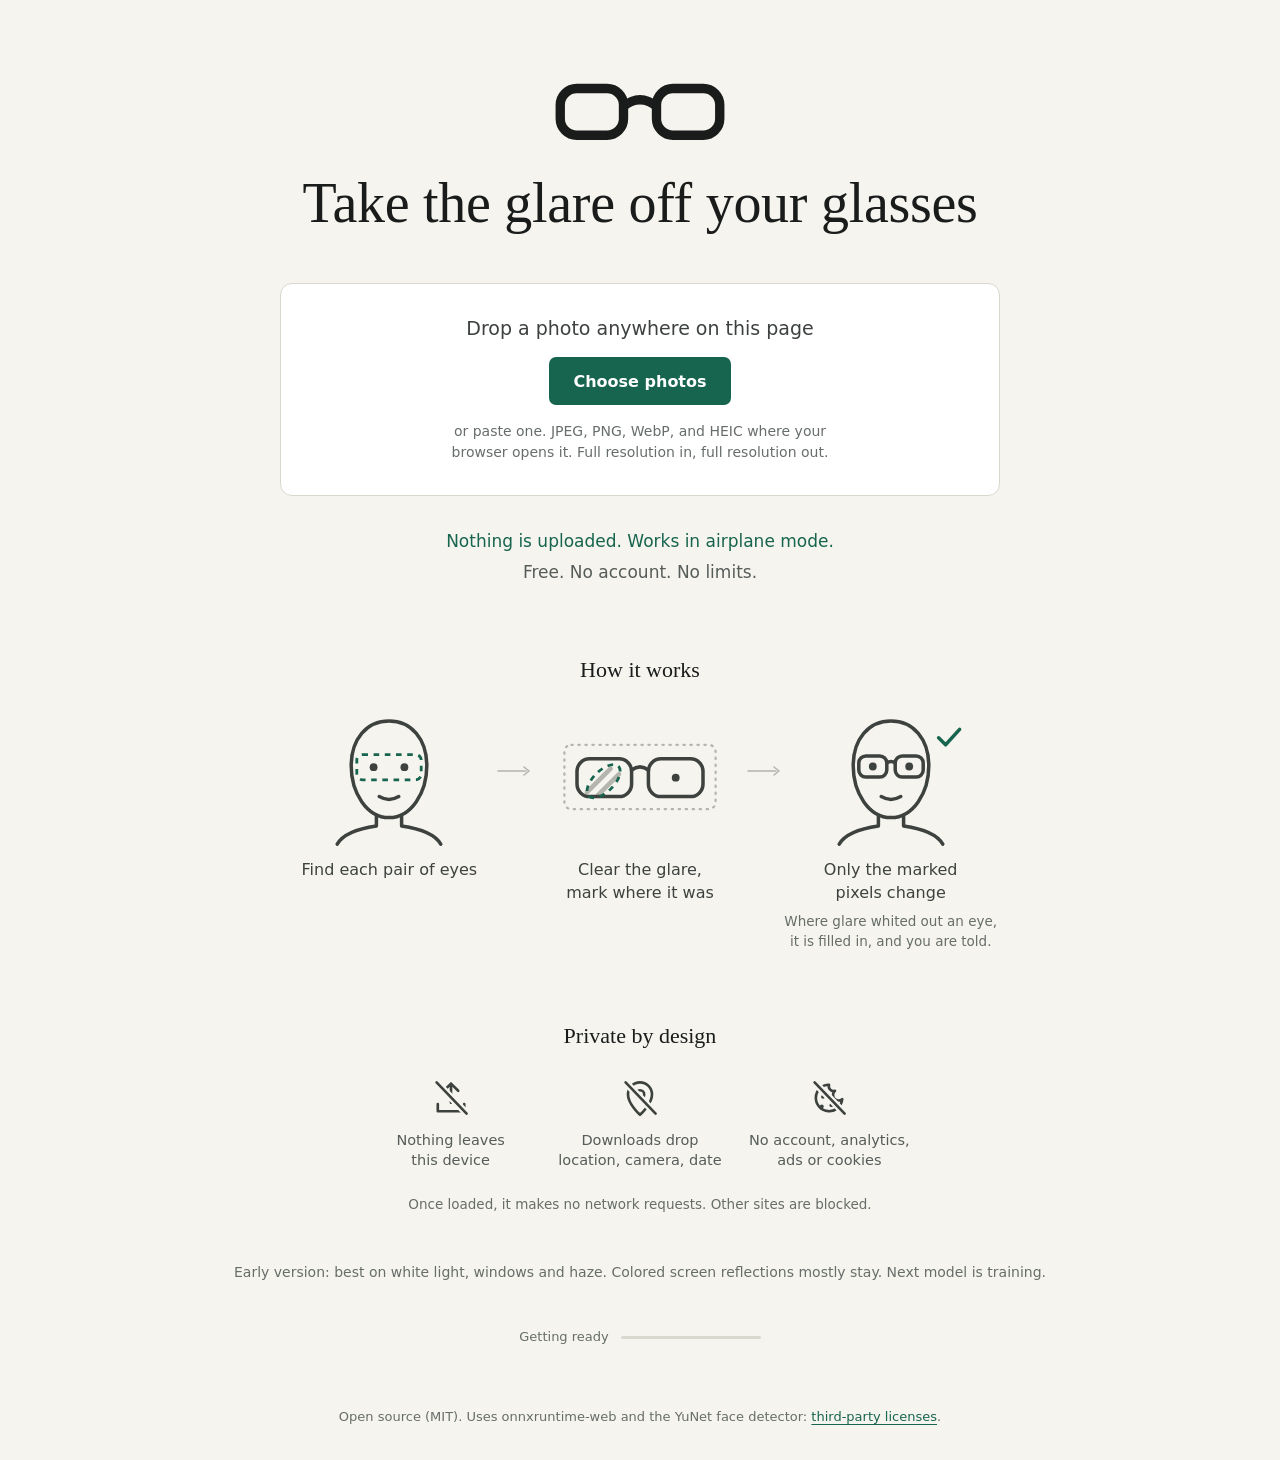
==== commit 4a5b8d9d: "Explainer as a drawn three-step flow and a privacy icon row, replacing the text lists" ====
--- a/app/index.html
+++ b/app/index.html
@@ -33,6 +33,7 @@
 <meta name="twitter:card" content="summary_large_image">
 <link rel="stylesheet" href="styles/tokens.css">
 <link rel="stylesheet" href="styles/page.css">
+<link rel="stylesheet" href="styles/explainer.css">
 <link rel="stylesheet" href="styles/results.css">
 <script type="module" src="js/main.js"></script>
 </head>
@@ -41,7 +42,7 @@
 
 <main id="main">
   <!--
-    The welcome column: glyph, headline, the drop card, promises, then the facts. The "chart-*"
+    The welcome column: glyph, headline, the drop card, promises, then the explainer drawings and the version note. The "chart-*"
     class names and the aria-hidden acuity labels are kept for the scripts and tests; CSS hides
     the labels. With photos in (data-state="has-photos") the column collapses to the header row
     and the results become the payload. See app/CLAUDE.md, "Design".
@@ -81,28 +82,53 @@
         <p class="chart-text">Free. No account. No limits.</p>
         <span class="acuity" aria-hidden="true">20/40</span>
       </div>
+      <!--
+        The explainer: a three-step drawing of the pipeline, then the privacy icons. Drawings are
+        inline SVG in the glasses glyph's stroke language; green marks only what the tool marks.
+      -->
+      <div class="explainer">
+        <section class="how" aria-labelledby="facts-how">
+          <h2 class="explainer-heading" id="facts-how">How it works</h2>
+          <ol class="steps">
+            <li class="step">
+              <svg class="step-drawing" viewBox="0 0 120 100" role="img" aria-labelledby="step-find-title"><title id="step-find-title">Find each pair of eyes</title><g fill="none" stroke="currentColor" stroke-width="2.5" stroke-linecap="round" stroke-linejoin="round"><path d="M60 10c-16 0-27 13-27 32s11 37 27 37 27-18 27-37-11-32-27-32z"/><path d="M53 64q7 4 14 0"/><path d="M51 78v7M69 78v7M51 85c-14 2-24 6-28 13M69 85c14 2 24 6 28 13"/></g><g fill="currentColor"><circle cx="49" cy="43" r="2.8"/><circle cx="71" cy="43" r="2.8"/></g><rect class="mark" x="37" y="34" width="46" height="18" rx="4" fill="none" stroke-width="2"/></svg>
+              <p class="step-caption">Find each pair of eyes</p>
+            </li>
+            <li class="step">
+              <svg class="step-arrow" viewBox="0 0 40 12" aria-hidden="true"><path d="M3 6h28M29 2l5 4-5 4" fill="none" stroke="currentColor" stroke-width="1.6" stroke-linecap="round" stroke-linejoin="round"/></svg>
+              <svg class="step-drawing" viewBox="0 0 120 100" role="img" aria-labelledby="step-clean-title"><title id="step-clean-title">Clear the glare, mark where it was</title><rect class="faint" x="6" y="27" width="108" height="46" rx="5" fill="none" stroke-width="1.6" stroke-dasharray="1 4" stroke-linecap="round"/><path class="faint" d="M22 61l17-17M30 63l15-15" fill="none" stroke-width="3.2" stroke-linecap="round"/><g fill="none" stroke="currentColor" stroke-width="2.5" stroke-linecap="round" stroke-linejoin="round"><rect x="15" y="37" width="39" height="27" rx="9"/><rect x="66" y="37" width="39" height="27" rx="9"/><path d="M54 45c4-3 8-3 12 0"/></g><circle cx="85.5" cy="50.5" r="2.8" fill="currentColor"/><ellipse class="mark" cx="34" cy="53" rx="15" ry="7.5" transform="rotate(-45 34 53)" fill="none" stroke-width="2"/></svg>
+              <p class="step-caption">Clear the glare, mark where it was</p>
+            </li>
+            <li class="step">
+              <svg class="step-arrow" viewBox="0 0 40 12" aria-hidden="true"><path d="M3 6h28M29 2l5 4-5 4" fill="none" stroke="currentColor" stroke-width="1.6" stroke-linecap="round" stroke-linejoin="round"/></svg>
+              <svg class="step-drawing" viewBox="0 0 120 100" role="img" aria-labelledby="step-blend-title"><title id="step-blend-title">Only the marked pixels change</title><g fill="none" stroke="currentColor" stroke-width="2.5" stroke-linecap="round" stroke-linejoin="round"><path d="M60 10c-16 0-27 13-27 32s11 37 27 37 27-18 27-37-11-32-27-32z"/><path d="M53 64q7 4 14 0"/><path d="M51 78v7M69 78v7M51 85c-14 2-24 6-28 13M69 85c14 2 24 6 28 13"/><rect x="37" y="35" width="20" height="15" rx="5"/><rect x="63" y="35" width="20" height="15" rx="5"/><path d="M57 40c2-1.5 4-1.5 6 0"/></g><g fill="currentColor"><circle cx="47" cy="42.5" r="2.8"/><circle cx="73" cy="42.5" r="2.8"/></g><path class="mark" d="M94 22l5 5 10-11" fill="none" stroke-width="2.5" stroke-linecap="round" stroke-linejoin="round"/></svg>
+              <p class="step-caption">Only the marked pixels change</p>
+              <p class="step-footnote">Where glare whited out an eye, it is filled in, and you are told.</p>
+            </li>
+          </ol>
+        </section>
+        <section class="private" aria-labelledby="facts-private">
+          <h2 class="explainer-heading" id="facts-private">Private by design</h2>
+          <ul class="promises">
+            <li class="promise">
+              <svg class="promise-icon" viewBox="0 0 40 40" role="img" aria-labelledby="promise-device-title"><title id="promise-device-title">Nothing leaves this device</title><g fill="none" stroke="currentColor" stroke-width="2.2" stroke-linecap="round" stroke-linejoin="round"><path d="M9 25v6h22v-6M20 24V8M14 14l6-6 6 6"/><path class="slash-gap" d="M8 7l25 26"/><path d="M8 7l25 26"/></g></svg>
+              <span class="promise-caption">Nothing leaves this device</span>
+            </li>
+            <li class="promise">
+              <svg class="promise-icon" viewBox="0 0 40 40" role="img" aria-labelledby="promise-metadata-title"><title id="promise-metadata-title">Downloads drop location, camera and date</title><g fill="none" stroke="currentColor" stroke-width="2.2" stroke-linecap="round" stroke-linejoin="round"><path d="M20 34s-10-9-10-17a10 10 0 0 1 20 0c0 8-10 17-10 17z"/><circle cx="20" cy="17" r="3.5"/><path class="slash-gap" d="M8 7l25 26"/><path d="M8 7l25 26"/></g></svg>
+              <span class="promise-caption">Downloads drop location, camera, date</span>
+            </li>
+            <li class="promise">
+              <svg class="promise-icon" viewBox="0 0 40 40" role="img" aria-labelledby="promise-tracking-title"><title id="promise-tracking-title">No account, analytics, ads or cookies</title><g fill="none" stroke="currentColor" stroke-width="2.2" stroke-linecap="round" stroke-linejoin="round"><path d="M31 21a11 11 0 1 1-11-12 4 4 0 0 0 5 5 4 4 0 0 0 6 7z"/></g><g fill="currentColor"><circle cx="15" cy="19" r="1.6"/><circle cx="22" cy="26" r="1.6"/><circle cx="14" cy="27" r="1.6"/></g><g fill="none" stroke="currentColor" stroke-width="2.2" stroke-linecap="round"><path class="slash-gap" d="M8 7l25 26"/><path d="M8 7l25 26"/></g></svg>
+              <span class="promise-caption">No account, analytics, ads or cookies</span>
+            </li>
+          </ul>
+          <p class="promise-small-print">Once loaded, it makes no network requests. Other sites are blocked.</p>
+        </section>
+      </div>
       <div class="chart-row chart-row-5 wip-row" id="wip-row" role="status">
         <p class="chart-text">Early version: best on white light, windows and haze. Colored screen reflections mostly stay. Next model is training.</p>
         <span class="acuity" aria-hidden="true">v0.1</span>
-      </div>
-      <div class="facts">
-        <section class="fact-group" aria-labelledby="facts-how">
-          <h2 class="fact-heading" id="facts-how">How it works</h2>
-          <ol class="fact-list fact-steps">
-            <li class="chart-row"><span class="fact-lead">Find.</span> <span class="chart-text">A small face finder locates each pair of eyes.</span></li>
-            <li class="chart-row"><span class="fact-lead">Clean.</span> <span class="chart-text">A network clears the strip around the glasses and marks where the glare was.</span></li>
-            <li class="chart-row"><span class="fact-lead">Blend.</span> <span class="chart-text">Only the marked pixels change. Every other pixel stays exactly as it was.</span></li>
-            <li class="chart-row"><span class="fact-lead">Honest.</span> <span class="chart-text">Where glare turned an eye pure white, it is filled in, and you are told.</span></li>
-          </ol>
-        </section>
-        <section class="fact-group" aria-labelledby="facts-private">
-          <h2 class="fact-heading" id="facts-private">Private by design</h2>
-          <ul class="fact-list">
-            <li class="chart-row"><span class="fact-lead">Offline.</span> <span class="chart-text">Once loaded, it makes no network requests. Other sites are blocked.</span></li>
-            <li class="chart-row"><span class="fact-lead">Stripped.</span> <span class="chart-text">Downloads drop location, camera and date.</span></li>
-            <li class="chart-row"><span class="fact-lead">Quiet.</span> <span class="chart-text">No analytics, no ads, no cookies, no account.</span></li>
-          </ul>
-        </section>
       </div>
     </div>
 
--- a/app/styles/tokens.css
+++ b/app/styles/tokens.css
@@ -18,6 +18,7 @@
   --ink-muted: #676d69; /* quietest text: status, meta, footer (4.8:1 on paper) */
   --rule: #d8d8cf; /* hairlines */
   --matte: #e2e1d9; /* behind letterboxed photos */
+  --diagram-faint: #b4b5ac; /* glare streaks, the crop strip and arrows in the explainer drawings */
   --accent: #17654f;
   --accent-soft: #d9ebe3;
   --on-accent: #ffffff;
@@ -57,6 +58,7 @@
     --ink-muted: #979e9a; /* 6.1:1 on the surface */
     --rule: #2f3532;
     --matte: #252a28;
+    --diagram-faint: #59615d;
     --accent: #6cc9a9;
     --accent-soft: #1f3a31;
     --on-accent: #121514;
--- a/app/styles/page.css
+++ b/app/styles/page.css
@@ -5,7 +5,7 @@
   - The class names still say "chart" (the DOM and the e2e depend on them); the look is the
     README banner: warm paper, a serif headline, system sans for everything else, sentence case.
   - Reading order: glasses glyph, headline, the drop card (the one white surface and the one
-    green button), two promise lines, the version note, then a short airy list of facts.
+    green button), two promise lines, the explainer drawings (styles/explainer.css), the version note.
   - The acuity labels stay in the DOM (aria-hidden) but are not shown: they belonged to the chart.
 */
 
@@ -184,49 +184,6 @@
   .wip-row {
     margin-inline: -80px;
   }
-}
-
-/* The facts: two titled groups, each line led by one bold word so the shape reads before the text. */
-.facts {
-  display: grid;
-  grid-template-columns: repeat(auto-fit, minmax(17rem, 1fr));
-  gap: var(--s5) var(--s7);
-  max-width: 40rem;
-  margin: var(--s7) auto 0;
-  text-align: left;
-}
-
-.fact-heading {
-  margin: 0 0 var(--s2);
-  font-family: var(--font-display);
-  font-weight: 400;
-  font-size: 1.25rem;
-  color: var(--ink);
-}
-
-.fact-list {
-  list-style: none;
-  margin: 0;
-  padding: 0;
-  border-top: 1px solid var(--rule);
-}
-
-.fact-list .chart-row {
-  text-align: left;
-  padding-block: var(--s3);
-  border-bottom: 1px solid var(--rule);
-  font-size: 15.5px;
-  line-height: 1.5;
-  text-wrap: pretty;
-}
-
-.fact-lead {
-  color: var(--accent);
-  font-weight: 600;
-}
-
-.fact-list .chart-text {
-  color: var(--ink-soft);
 }
 
 /* The solid control: Choose photos and Download. */
--- a/app/styles/explainer.css
+++ b/app/styles/explainer.css
@@ -0,0 +1,206 @@
+/*
+  The explainer under the drop card: "How it works" as three drawings (find, clean, blend) and
+  "Private by design" as a row of icons. Pictures first, a one-line caption under each.
+
+  - Drawings share the glasses glyph's language: stroke-only, rounded caps, charcoal ink
+    (currentColor), with --diagram-faint for glare streaks, the crop strip and the arrows.
+  - Green (.mark) is spent only on what the tool marks: the eye box, the glare outline, the check.
+  - Desktop: one horizontal flow with dotted arrows. Phone: the steps stack, drawing left and
+    caption right, arrows turned downward.
+*/
+
+.explainer {
+  margin-top: var(--s8);
+}
+
+.explainer-heading {
+  margin: 0 0 var(--s5);
+  color: var(--ink-strong);
+  font-family: var(--font-serif);
+  font-size: 22px;
+  font-weight: 400;
+  line-height: 1.2;
+  text-align: center;
+}
+
+/* ---------- How it works: the three steps ---------- */
+
+.steps {
+  display: grid;
+  grid-template-columns: repeat(3, 1fr);
+  gap: var(--s6);
+  margin: 0;
+  padding: 0;
+  list-style: none;
+}
+
+.step {
+  position: relative;
+  text-align: center;
+}
+
+.step-drawing {
+  display: block;
+  width: 100%;
+  max-width: 168px;
+  height: auto;
+  margin: 0 auto;
+  color: var(--ink);
+}
+
+.step-drawing .mark {
+  stroke: var(--accent);
+}
+
+.step-drawing rect.mark,
+.step-drawing ellipse.mark {
+  stroke-dasharray: 4 4;
+}
+
+.step-drawing .faint {
+  stroke: var(--diagram-faint);
+}
+
+/* The arrow into each step after the first, centered in the gap at the drawing's mid-height. */
+.step-arrow {
+  position: absolute;
+  top: 58px;
+  left: calc(-1 * var(--s6) / 2 - 20px);
+  width: 40px;
+  height: 12px;
+  color: var(--diagram-faint);
+}
+
+.step-caption {
+  margin: var(--s3) 0 0;
+  color: var(--ink);
+  font-size: 16px;
+  line-height: 1.4;
+  text-wrap: balance;
+}
+
+.step-footnote {
+  margin: var(--s2) 0 0;
+  color: var(--ink-muted);
+  font-size: 13.5px;
+  line-height: 1.45;
+  text-wrap: balance;
+}
+
+/* ---------- Private by design: icons with short captions ---------- */
+
+.private {
+  margin-top: var(--s8);
+}
+
+.promises {
+  display: grid;
+  grid-template-columns: repeat(3, 1fr);
+  gap: var(--s5);
+  max-width: 34rem;
+  margin: 0 auto;
+  padding: 0;
+  list-style: none;
+}
+
+.promise {
+  display: grid;
+  justify-items: center;
+  align-content: start;
+  gap: var(--s2);
+  text-align: center;
+}
+
+.promise-icon {
+  width: 48px;
+  height: 48px;
+  color: var(--ink);
+}
+
+/* A paper-colored stroke under each slash so it reads as cutting through the icon. */
+.promise-icon .slash-gap {
+  stroke: var(--paper);
+  stroke-width: 6;
+}
+
+.promise-caption {
+  color: var(--ink-soft);
+  font-size: 14.5px;
+  line-height: 1.4;
+  text-wrap: balance;
+}
+
+.promise-small-print {
+  margin: var(--s5) 0 0;
+  color: var(--ink-muted);
+  font-size: 13.5px;
+  line-height: 1.5;
+  text-align: center;
+  text-wrap: balance;
+}
+
+/* The version note now closes the column, after the explainer. */
+.explainer + .wip-row {
+  margin-top: var(--s7);
+}
+
+/* ---------- Phone: steps stack, drawing left, caption right ---------- */
+
+@media (max-width: 639px) {
+  .explainer {
+    margin-top: var(--s7);
+  }
+
+  .steps {
+    grid-template-columns: 1fr;
+    gap: var(--s5);
+  }
+
+  .step {
+    display: grid;
+    grid-template-columns: 120px 1fr;
+    column-gap: var(--s4);
+    align-items: center;
+    text-align: left;
+  }
+
+  .step-drawing {
+    grid-column: 1;
+    grid-row: 1 / span 2;
+  }
+
+  .step-caption {
+    grid-column: 2;
+    margin: 0;
+    align-self: end;
+  }
+
+  .step-footnote {
+    grid-column: 2;
+    align-self: start;
+  }
+
+  .step:not(:has(.step-footnote)) .step-caption {
+    grid-row: 1 / span 2;
+    align-self: center;
+  }
+
+  /* Arrows turn downward and sit above the drawing column, in the gap between steps. */
+  .step-arrow {
+    top: calc(-1 * var(--s5) / 2 - 6px);
+    left: 40px;
+    transform: rotate(90deg);
+  }
+
+  .private {
+    margin-top: var(--s7);
+  }
+
+  .promises {
+    gap: var(--s3);
+  }
+
+  .promise-caption {
+    font-size: 13.5px;
+  }
+}
